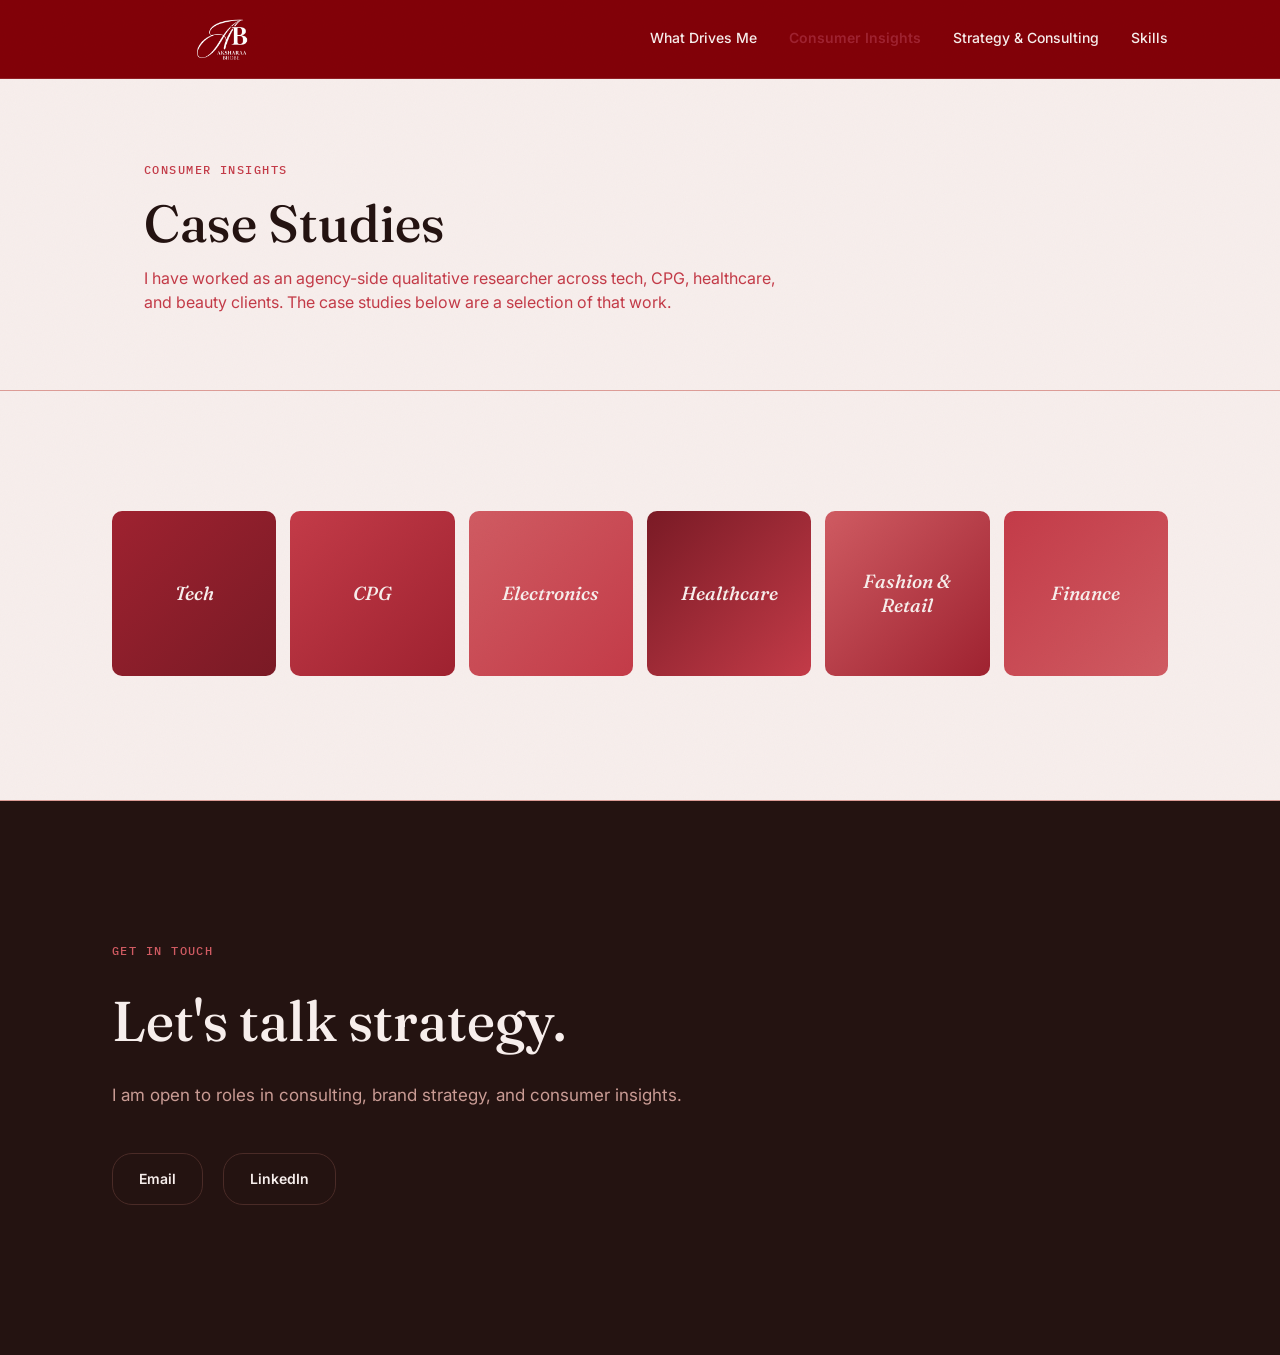
==== research.html @ 5ebc9664 "Update research.html" ====
<!DOCTYPE html>
<html lang="en">
<head>
<meta charset="UTF-8">
<meta name="viewport" content="width=device-width, initial-scale=1.0">
<title>Consumer Insights — Aksharaa Bhobe</title>
<link rel="preconnect" href="https://fonts.googleapis.com">
<link rel="preconnect" href="https://fonts.gstatic.com" crossorigin>
<link href="https://fonts.googleapis.com/css2?family=Fraunces:ital,opsz,wght@0,9..144,300;0,9..144,400;0,9..144,500;0,9..144,600;0,9..144,700;1,9..144,400;1,9..144,500&family=Inter:wght@400;500;600;700&family=IBM+Plex+Mono:wght@400;500&display=swap" rel="stylesheet">
<link rel="stylesheet" href="styles.css">
</head>
<body>

<div class="grain"></div>

<nav class="nav" id="nav">
  <div class="nav-inner">
    <a href="index.html" class="nav-mark"><img src="assets/logo.png" alt="Aksharaa Bhobe" class="nav-logo"></a>
    <div class="nav-links">
      <a href="index.html#about">What Drives Me</a>
      <a href="research.html" class="active">Consumer Insights</a>
      <a href="strategy.html">Strategy &amp; Consulting</a>
      <a href="skills.html">Skills</a>
    </div>
    <button class="nav-toggle" id="navToggle" aria-label="Toggle menu">
      <span></span><span></span><span></span>
    </button>
  </div>
</nav>

<header class="page-header">
  <div class="section-inner">
    <p class="mono eyebrow">CONSUMER INSIGHTS</p>
    <h1 class="page-title">Case Studies</h1>
    <p class="page-sub page-sub-blurb">I have worked as an agency-side qualitative researcher across tech, CPG, healthcare, and beauty clients. The case studies below are a selection of that work.</p>
  </div>
</header>

<section class="projects">
  <div class="section-inner">
    <div class="tile-grid" id="tileGrid"></div>
    <div class="tile-grid-spacer" id="tileGridSpacer"></div>
    <div class="tile-panel" id="tilePanel"><div class="tile-panel-inner" id="tilePanelInner"></div></div>
  </div>
</section>

<footer class="contact" id="contact">
  <div class="section-inner contact-inner">
    <p class="mono eyebrow">GET IN TOUCH</p>
    <h2 class="contact-title">Let's talk strategy.</h2>
    <p class="contact-sub">I am open to roles in consulting, brand strategy, and consumer insights.</p>
    <div class="contact-links">
      <a href="mailto:akshbhobe@gmail.com" class="contact-link">Email</a>
      <a href="https://www.linkedin.com/in/aksharaa-bhobe" class="contact-link" target="_blank" rel="noopener">LinkedIn</a>
    </div>
  </div>
</footer>

<script src="script.js"></script>
<script>
(function () {
  var categories = [
    {
      key: "tech", name: "Tech",
      gradient: "linear-gradient(135deg, var(--olive), var(--olive-deep))",
      cases: [
        {
          tag: "CLIENT — GLOBAL E-COMMERCE PLATFORM", title: "Does the Mascot Actually Earn Its Keep?", pills: ["Qual", "Quant"],
          problem: "The client needed to know whether its brand mascot was actually adding value — distinctive enough to register, memorable enough to drive recall, doing anything to move sales — or whether it was just decoration sitting on top of the brand rather than part of it.",
          solution: "Designed and structured a mixed-method evaluation comparing how the same ad performed with the mascot present versus absent, layering in AI-driven eye-tracking (via Lightbulb AI) on the ad stimuli to see where attention actually went, not just what respondents said they noticed.",
          impact: "Recall and attention data told a harder story than intended: spontaneous recall of the mascot was low and its visual impact limited, even where it tested fine on functional measures — a real gap between what the mascot was designed to do and what it was actually landing with audiences. The study also identified which other brand assets were doing more of the actual work of recognition, giving the client an evidence-based framework to decide whether the mascot should stay, evolve, or be retired, rather than deciding on instinct.",
          contribution: "I designed and structured the full evaluation framework, worked directly with the team on the eye-tracking analysis to identify what caught attention in the ad stimuli, and built and presented the final strategic deck."
        },
        {
          tag: "CLIENT — GLOBAL TECH PLATFORM", title: "Why Small Businesses Choose Social Over Search", pills: ["Qual"],
          problem: "The platform needed to understand why small business owners were choosing rival social and marketplace tools over its own search-based ad products for reaching customers and driving sales.",
          solution: "Ran immersions with SMB owners across mobile business management habits, WhatsApp's role as both a customer channel and a business tool, and platform choice — probing beyond surface answers like \"unfamiliarity\" to the real reasoning: ease of use, perceived ROI, and where their actual customers were discovering and buying.",
          impact: "Findings shaped the platform's global market strategy for understanding India specifically, informed how the company approached SMB onboarding, and fed directly into product development decisions.",
          contribution: "Facilitated SMB recruitment for the study, personally ran backchecks to ensure respondent quality, co-moderated the immersions, and managed the client relationship to ensure a seamless experience end-to-end — a high-stakes, client-facing engagement where I held ownership over every stage of the process."
        },
        {
          tag: "CLIENT — GLOBAL VIDEO PLATFORM", title: "Reading Platform Identity Through Creator Behavior", pills: ["Quant"],
          problem: "The client needed to understand how content differed between its own short-form and long-form video products and a competing platform's short-form and video feed — not to benchmark features, but to shape creator strategy and build stronger creator partnerships.",
          solution: "Mapped content across 10+ categories — food, entertainment, dance, beauty, and others — tracking three to five of each category's top-performing creators in the country, to see how the same creators used each platform differently.",
          impact: "Creators were making deliberate, format-specific choices: on the competitor's short-form feed, content was often built to redirect viewers into the client's long-form videos that creators then monetized there, while the client's own short-form product drove noticeably less click-through into its own long-form content — exposing a weaker-than-assumed internal hand-off from short to long form. That gap reframed the problem as a product and creator-incentive issue, not just a content one, and brought over specific mechanics from how the competitor handled that hand-off to inform how the client could differentiate its short-form product and give creators stronger reasons to build natively on the platform.",
          contribution: "I owned the study end to end: designed and ran the cross-platform content mapping across 10+ categories and their top creators, identified the differing creator content signals by format, and surfaced the cross-sell finding that shaped the platform strategy recommendation."
        },
        {
          tag: "CLIENT — LEADING E-COMMERCE MARKETPLACE", title: "Decoding Trust — Building the \"Truth Deck\"", pills: ["Qual"],
          problem: "The client needed to understand what \"trust\" means to Indian consumers today — not as an abstract brand value, but as something they could build real communication around, in a climate saturated with misinformation, deepfakes, and scam fatigue.",
          solution: "Combined secondary research — synthesizing existing internal work and external reporting into thematized \"trust breaker\" insights — with a discussion-guide-led study reacting to real ads across categories (banking, travel, online delivery, fashion, FMCG) to decode which specific devices actually built or broke trust: celebrity endorsement, functional claims, transparency mechanics, personalization, and authority figures used as trust proxies.",
          impact: "Distilled into four trust pillars nuanced by category — Trust Through Understanding, Transparency, Proof, and Support — plus three creative strategic territories translating the research into ownable brand language: \"Backed by Millions\" (community-powered trust), \"See Your Order's Journey\" (transparency through visible logistics), and \"We've Got You Covered\" (proactive reassurance) — giving the client a foundation for a company-wide trust narrative rather than a one-off campaign fix.",
          contribution: "I owned the \"Truth Deck\" — led the secondary research synthesis into thematized trust-breaker insights, and built and ran the discussion guide decoding consumer reactions to real ads across categories to identify the specific visual and verbal devices audiences actually read as trustworthy."
        },
        {
          tag: "CLIENT — GLOBAL TECH PLATFORM", title: "How Gen Z Actually Engages With AI", pills: ["Qual"],
          problem: "The platform needed to understand Gen Z's content consumption habits and the cultural nuances shaping how this generation was adopting AI tools, to inform product development.",
          solution: "Ran multi-generational consumer immersions mapping content behavior and cultural attitudes toward AI adoption specifically among Gen Z respondents.",
          impact: "Shaped the platform's overall strategic understanding of Gen Z behaviors and attitudes toward AI adoption and use cases — including cultural understanding of their media repertoire and how the company's product suite integrates into their daily lives.",
          contribution: "I facilitated the project end-to-end, running quality control on moderation across 10 group immersions run simultaneously for global stakeholders."
        },
        {
          tag: "CLIENT — GLOBAL TECH PLATFORM", title: "Mapping AI at the Moment of Its Birth", pills: ["Qual"],
          problem: "A global tech platform needed to understand how Indian consumers were experiencing AI the moment chatbots entered public consciousness.",
          solution: "Ran a longitudinal digital diary study, capturing real-time interactions and building on recall to understand current use cases and map out need states for AI usage — directly informing positioning and advertising strategy.",
          impact: "An early, ground-level read on AI adoption in one of the platform's largest markets, before the company had its own internal framework for it.",
          contribution: "I co-moderated the digital diary activities and helped synthesize daily entries into adoption patterns and trust barriers."
        }
      ]
    },
    {
      key: "cpg", name: "CPG",
      gradient: "linear-gradient(135deg, var(--blue), var(--olive))",
      cases: [
        {
          tag: "CLIENT — LEGACY CONFECTIONERY BRAND", title: "Why Modern Couples Fear the Grand Gesture", pills: ["Qual"],
          problem: "A legacy confectionery brand wanted its biggest gifting occasion to reflect what love feels like today.",
          solution: "Ran 9 extended mini-groups and 6 couple depth interviews across 5 relationship-stage cohorts, using a projective technique to surface anxieties a standard focus group wouldn't reach.",
          impact: "Uncovered \"transmedia anxiety\" as a defining feature of modern intimacy — directly shifting the Valentine's strategy from grand gestures to small, relatable moments.",
          contribution: "I designed the recruitment questionnaire and screening criteria per cohort, ran backchecks on high-stakes units, and proposed the projective exercise that became the study's key unlock. Analyzed the resulting data to map how anxiety showed up differently for men and women across each relationship stage, turning those patterns into stage-specific roadmaps that fed directly into positioning strategy."
        },
        {
          tag: "CLIENT — GLOBAL CONFECTIONERY MAJOR", title: "Mapping the Indian Chocolate Palate", pills: ["Qual"],
          problem: "A global confectionery major needed to define its innovation roadmap by mapping how Indian consumers experience chocolate, a category with no unified sensory language.",
          solution: "Ran extended product-testing groups across 5 eat-states, benchmarking imported chocolates against existing variants and applying a Kano model to rank preferences.",
          impact: "Findings became a full NPD brief — pip size, roast quality, melt harmony — translating raw consumer vocabulary into product specification.",
          contribution: "I created the visual need-state mood boards used in sessions and helped build the data collation structure across this large multi-city study. I built decks for senior leadership explaining how 2 of the 5 eat-states were delineated and participated in brainstorm sessions on how the palate's perception of new confectionery formats could shape the brand's innovation direction."
        },
        {
          tag: "CLIENT — LEGACY CONFECTIONERY BRAND", title: "Designing Research for Two Audiences at Once", pills: ["Qual"],
          problem: "A legacy confectionery brand needed to concept- and product-test two different new launches, evaluated across two very different stakeholders at once — the kids who'd eat the product, and the moms who'd buy it.",
          solution: "Designed and ran a dual-audience study: pre-focus-group surveys with kids walked through product testing and completed via unbiased questionnaires, paired with facilitated, probing sessions with moms to surface purchase-side concerns — run side by side rather than as two disconnected studies.",
          impact: "Reconciled what excited kids with what reassured mothers into a single family-appeal strategy for both launches, rather than optimizing for one audience at the expense of the other.",
          contribution: "I facilitated and probed directly with the kid respondents — administering the pre-group surveys and product walkthroughs in an unbiased way — while adapting moderation style across two very different stakeholder groups in the same study, drawing on empathy and sensitivity to each audience's needs."
        }
      ]
    },
    {
      key: "electronics", name: "Electronics",
      gradient: "linear-gradient(135deg, var(--amber), var(--blue))",
      cases: [
        {
          tag: "CLIENT — GLOBAL SMARTPHONE BRAND", title: "Rebuilding a Wearables Strategy After a Pricing Misstep", pills: ["Qual"],
          problem: "A global smartphone brand re-entering wearables needed a ground-up read on smartwatch, TWS, and tablet buyers after a prior pricing misjudgment.",
          solution: "Ran 49 individual immersions and 10 extended groups across 8 cities, building personas mapped to psychographics, purchase journeys, and feature hierarchies by price segment.",
          impact: "Personas and journey maps directly informed the brand's category entry sequencing, pricing, and positioning within its IoT roadmap.",
          contribution: "I managed end-to-end recruitment for the full study, attended immersions across all three categories, and led post-fieldwork persona synthesis for smartwatches specifically."
        }
      ]
    },
    {
      key: "healthcare", name: "Healthcare",
      gradient: "linear-gradient(135deg, var(--olive-deep), var(--blue))",
      cases: [
        {
          tag: "CLIENT — LEGACY WELLNESS BRAND", title: "The Autonomy / Wellness Paradox", pills: ["Qual"],
          problem: "A legacy wellness brand wanted to understand the modern Indian woman's autonomy and health needs across generations and test a new brand concept built on that tension.",
          solution: "Ran qualitative depths and concept testing across multiple Indian markets to surface unmet needs and understand the tensions and pain points shaping women's attitudes toward sexual health, wellness, and autonomy today. Concept- and name-tested the new brand for fit and resonance across those markets, surfacing a central paradox along the way: as women gained autonomy, their reproductive health quietly declined.",
          impact: "One tested name (\"i choose\") was rejected by the target segment as arrogant rather than confident — flagged before further investment, reshaping the brand territory to autonomy and wellness.",
          contribution: "I designed the discussion guide for the focus groups, ran quality checks on moderation, and analyzed focus group data across markets to help shape brand strategy. I flagged the naming risk directly from the data and helped reframe the positioning recommendation that followed."
        }
      ]
    },
    {
      key: "fashion", name: "Fashion &amp; Retail",
      gradient: "linear-gradient(135deg, var(--amber), var(--olive))",
      cases: [
        {
          tag: "CLIENT — LEGACY INDIAN FASHION RETAILER", title: "Decoding Fashion Confidence — Attitude-Based Segmentation", pills: ["Qual", "Quant"],
          problem: "A legacy Indian fashion retailer needed to understand fashion attitudes and behaviors across a genuinely diverse Indian audience — specifically, how confidence and interest in fashion intersect and diverge, and how that shapes real retail choice, across both strong and weaker-performing markets.",
          solution: "Ran immersions and shop-along studies across multiple Indian cities, from heritage-driven markets like Lucknow to more fashion-forward urban centers, building nuanced consumer personas (e.g., \"Aspirants\" vs. \"Fashion-Forward Aspirants\") grounded in local cultural context. Mapped the shopper journey through store layout market by market, comparing how in-depth interview narratives and real shop-along behavior aligned or diverged — and how that relationship itself shifted between strong and weak markets. Paired the qualitative work with quantitative analysis of a fashion-attitude battery to build a statistically grounded attitude-based segmentation model.",
          impact: "Segmentation, market-level nuance, and journey mapping directly shaped retail recommendations, including assortment gaps, display and ambience improvements, and where the brand was losing share to competitors on trend relevance and variety, with clarity on which fixes mattered most in which type of market.",
          contribution: "I ran recruitment and backchecks for the groups, and oversaw the shop-along component, tracking strong points and pain points in the real shopper journey and comparing how those journeys differed across markets and against what respondents said in their interviews. I also built and ran a multi-day digital diary panel — a \"fashion journal\" tracking personal style, wardrobe, and shopping behavior over a week — then synthesized that diary data together with the interview findings into visual, market-specific decks for the client."
        }
      ]
    },
    {
      key: "finance", name: "Finance",
      gradient: "linear-gradient(135deg, var(--blue), var(--amber))",
      cases: [
        {
          tag: "CLIENT — LEGACY FINANCIAL SERVICES BRAND", title: "How Indians Actually Choose Who Manages Their Money", pills: ["Qual"],
          problem: "A legacy financial services brand needed to understand how consumers select a wealth management partner and how it was being perceived as a wealth management entity itself, in markets where trust in formal financial institutions runs shallow.",
          solution: "Facilitated depth interviews mapping the real decision journey — what triggers someone to start looking, which factors they weigh, what they expect once they've signed on — layered against cultural attitudes toward money and trust across stronger and weaker markets, since the two groups weren't deciding the same way.",
          impact: "Gave the client a market-by-market read on where they were trusted as a financial partner outright and where a credibility gap still needed closing — finding that shaped positioning wasn't the same everywhere.",
          contribution: "I designed and facilitated the depth interviews mapping decision triggers and expectations, then translated cultural attitudes toward money and trust into the market-by-market read the client acted on. Finance is deeply emotional terrain — people's relationship with money is bound up with identity, community, and aspiration — and I found that treating it that way in the interviews, rather than as a purely rational purchase decision, is what surfaced the trust gaps in the first place."
        }
      ]
    }
  ];

  var tileGrid = document.getElementById('tileGrid');
  var panel = document.getElementById('tilePanel');
  var panelInner = document.getElementById('tilePanelInner');
  if (!tileGrid || !panel) return;

  var activeKey = null;
  var currentIndex = 0;

  function renderCase(cat) {
    var c = cat.cases[currentIndex];
    var pillsHtml = c.pills.map(function (p) { return '<span class="tag-pill">' + p + '</span>'; }).join('');
    var navHtml = '';
    if (cat.cases.length > 1) {
      navHtml =
        '<div class="acc-nav">' +
          '<button type="button" class="acc-nav-btn acc-prev" ' + (currentIndex === 0 ? 'disabled' : '') + ' aria-label="Previous case">←</button>' +
          '<span class="acc-index mono">' + (currentIndex + 1) + ' / ' + cat.cases.length + '</span>' +
          '<button type="button" class="acc-nav-btn acc-next" ' + (currentIndex === cat.cases.length - 1 ? 'disabled' : '') + ' aria-label="Next case">→</button>' +
        '</div>';
    }
    panelInner.innerHTML =
      '<div class="acc-case">' +
        '<p class="case-tag mono">' + c.tag + '</p>' +
        '<h3>' + c.title + '</h3>' +
        '<div class="pill-row">' + pillsHtml + '</div>' +
        '<div class="case-body">' +
          '<p><strong>The problem —</strong> ' + c.problem + '</p>' +
          '<p><strong>The solution —</strong> ' + c.solution + '</p>' +
          '<p><strong>The impact —</strong> ' + c.impact + '</p>' +
          '<p class="contribution"><strong>My contribution —</strong> ' + c.contribution + '</p>' +
        '</div>' +
        navHtml +
      '</div>';

    if (cat.cases.length > 1) {
      panelInner.querySelector('.acc-prev').addEventListener('click', function () {
        if (currentIndex > 0) { currentIndex--; renderCase(cat); syncHeight(); }
      });
      panelInner.querySelector('.acc-next').addEventListener('click', function () {
        if (currentIndex < cat.cases.length - 1) { currentIndex++; renderCase(cat); syncHeight(); }
      });
    }
  }

  function syncHeight() {
    panel.style.maxHeight = panelInner.scrollHeight + 'px';
  }

  categories.forEach(function (cat) {
    var tile = document.createElement('button');
    tile.type = 'button';
    tile.className = 'tile';
    tile.style.background = cat.gradient;
    tile.dataset.key = cat.key;
    tile.innerHTML = '<span class="tile-name">' + cat.name + '</span>';
    tileGrid.appendChild(tile);

    tile.addEventListener('click', function () {
      var tiles = tileGrid.querySelectorAll('.tile');

      if (activeKey === cat.key) {
        // clicking the active tile again closes it
        activeKey = null;
        tiles.forEach(function (t) { t.classList.remove('active'); });
        panel.classList.remove('visible');
        panel.style.maxHeight = '0px';
        return;
      }

      activeKey = cat.key;
      currentIndex = 0;
      tiles.forEach(function (t) { t.classList.toggle('active', t.dataset.key === cat.key); });
      renderCase(cat);
      panel.classList.add('visible');
      syncHeight();
      panel.scrollIntoView({ behavior: 'smooth', block: 'nearest' });
    });
  });

  // ---- Scroll-morph: tile grid docks into a sticky pill bar once scrolled past ----
  var spacer = document.getElementById('tileGridSpacer');
  if (spacer) {
    var gridNaturalHeight = tileGrid.offsetHeight;
    var gridInitialTop = tileGrid.getBoundingClientRect().top + (window.scrollY || window.pageYOffset);
    var isDocked = false;

    function updateDockState() {
      var scrollY = window.scrollY || window.pageYOffset;
      var shouldDock = scrollY > gridInitialTop - 78;
      if (shouldDock && !isDocked) {
        isDocked = true;
        tileGrid.classList.add('docked');
        spacer.style.height = gridNaturalHeight + 'px';
      } else if (!shouldDock && isDocked) {
        isDocked = false;
        tileGrid.classList.remove('docked');
        spacer.style.height = '0px';
      }
    }

    window.addEventListener('scroll', function () { requestAnimationFrame(updateDockState); }, { passive: true });
    updateDockState();
  }

  window.addEventListener('resize', function () { if (activeKey) syncHeight(); });
})();
</script>
</body>
</html>
---- styles.css ----
/* ============================================
   TOKENS
   ============================================ */
:root {
  --ink: #241311;
  --ink-soft: #612019;
  --olive: #9F2230;
  --olive-deep: #7A1A25;
  --paper: #F7EEEC;
  --paper-raised: #ECCFCB;
  --line: #DD9D97;
  --amber: #D05B62;
  --amber-soft: rgba(208, 91, 98, 0.30);
  --blue: #C43B48;
  --blue-soft: #B23440;
  --red: #9F2230;
  --highlight: #ECCFCB;

  --font-display: 'Fraunces', serif;
  --font-body: 'Inter', -apple-system, BlinkMacSystemFont, sans-serif;
  --font-mono: 'IBM Plex Mono', monospace;

  --max-width: 1120px;
  --radius: 20px;
  --radius-sm: 10px;
}

* { box-sizing: border-box; margin: 0; padding: 0; }

html { scroll-behavior: smooth; }

body {
  background: var(--paper);
  color: var(--ink);
  font-family: var(--font-body);
  font-size: 16px;
  line-height: 1.6;
  -webkit-font-smoothing: antialiased;
  overflow-x: hidden;
}

@media (prefers-reduced-motion: reduce) {
  html { scroll-behavior: auto; }
  * { animation-duration: 0.01ms !important; transition-duration: 0.01ms !important; }
}

a { color: inherit; text-decoration: none; }
ul { list-style: none; }

.mono { font-family: var(--font-mono); letter-spacing: 0.02em; }

.eyebrow {
  font-size: 12px;
  text-transform: uppercase;
  letter-spacing: 0.12em;
  color: var(--blue);
  font-weight: 500;
  margin-bottom: 16px;
}

.section-inner {
  max-width: var(--max-width);
  margin: 0 auto;
  padding: 0 32px;
}

/* subtle paper grain overlay */
.grain {
  position: fixed;
  inset: 0;
  pointer-events: none;
  z-index: 999;
  opacity: 0.035;
  background-image: url("data:image/svg+xml,%3Csvg xmlns='http://www.w3.org/2000/svg' width='200' height='200'%3E%3Cfilter id='n'%3E%3CfeTurbulence type='fractalNoise' baseFrequency='0.9' numOctaves='2' stitchTiles='stitch'/%3E%3C/filter%3E%3Crect width='100%25' height='100%25' filter='url(%23n)'/%3E%3C/svg%3E");
  mix-blend-mode: multiply;
}

/* ============================================
   NAV
   ============================================ */
.nav {
  position: fixed;
  top: 0;
  left: 0;
  right: 0;
  z-index: 100;
  background: #820108;
  border-bottom: 1px solid rgba(255, 255, 255, 0.12);
}

.nav-inner {
  max-width: var(--max-width);
  margin: 0 auto;
  padding: 10px 32px;
  display: flex;
  align-items: center;
  justify-content: space-between;
}

.nav-mark {
  display: flex;
  align-items: center;
}

.nav-logo {
  height: 58px;
  width: auto;
  display: block;
}

.nav-links { display: flex; gap: 32px; }
.nav-links a {
  font-size: 14px;
  font-weight: 500;
  color: var(--paper);
  position: relative;
  padding-bottom: 2px;
}
.nav-links a:hover { color: var(--amber); }
.nav-links a::after {
  content: '';
  position: absolute;
  bottom: -2px;
  left: 0;
  width: 0;
  height: 1px;
  background: var(--amber);
  transition: width 0.25s ease;
}
.nav-links a:hover::after { width: 100%; }

/* ---- nav dropdown ---- */
.nav-item-dropdown { position: relative; }
.nav-dropdown-trigger {
  display: flex;
  align-items: center;
  gap: 5px;
  font-size: 14px;
  font-weight: 500;
  color: var(--ink-soft);
  background: none;
  border: none;
  cursor: pointer;
  font-family: var(--font-body);
  padding: 0;
}
.nav-dropdown-trigger:hover { color: var(--ink); }
.nav-dropdown-trigger svg { transition: transform 0.2s ease; }
.nav-item-dropdown.open .nav-dropdown-trigger svg { transform: rotate(180deg); }

.nav-dropdown-menu {
  position: absolute;
  top: calc(100% + 14px);
  left: 50%;
  transform: translateX(-50%);
  background: var(--paper-raised);
  border: 1px solid var(--line);
  border-radius: var(--radius-sm);
  min-width: 240px;
  padding: 8px;
  box-shadow: 0 12px 32px rgba(36, 19, 17, 0.14);
  opacity: 0;
  visibility: hidden;
  transform: translateX(-50%) translateY(-6px);
  transition: opacity 0.2s ease, transform 0.2s ease, visibility 0.2s ease;
  z-index: 50;
}
.nav-item-dropdown.open .nav-dropdown-menu {
  opacity: 1;
  visibility: visible;
  transform: translateX(-50%) translateY(0);
}
.nav-dropdown-menu a {
  display: block;
  padding: 10px 14px;
  border-radius: var(--radius-sm);
  font-size: 14px;
  font-weight: 500;
  color: var(--ink);
}
.nav-dropdown-menu a:hover { background: var(--paper); color: var(--olive); }
.nav-dropdown-menu a::after { display: none; }

/* ---- filter chips ---- */
.filter-bar {
  display: flex;
  align-items: center;
  gap: 10px;
  flex-wrap: wrap;
  margin-bottom: 48px;
  padding-bottom: 32px;
  border-bottom: 1px solid var(--line);
}
.filter-label {
  font-size: 12px;
  color: var(--ink-soft);
  margin-right: 4px;
}
.filter-chip {
  font-family: var(--font-mono);
  font-size: 12px;
  padding: 8px 16px;
  border: 1px solid var(--line);
  border-radius: 999px;
  background: transparent;
  color: var(--ink-soft);
  cursor: pointer;
  transition: all 0.2s ease;
}
.filter-chip:hover { border-color: var(--olive); color: var(--olive); }
.filter-chip.active {
  background: var(--olive);
  border-color: var(--olive);
  color: var(--paper);
}

.case-tags {
  display: flex;
  gap: 8px;
  margin-top: 14px;
  flex-wrap: wrap;
}
.case-pill {
  font-family: var(--font-mono);
  font-size: 10.5px;
  padding: 4px 11px;
  border-radius: 999px;
  background: var(--paper-raised);
  border: 1px solid var(--line);
  color: var(--ink-soft);
  letter-spacing: 0.02em;
}

.case.filtered-out { display: none; }

/* ---- page hero (non-home pages) ---- */
.page-hero {
  padding: 160px 32px 60px;
  max-width: var(--max-width);
  margin: 0 auto;
}
.page-hero h1 {
  font-family: var(--font-display);
  font-weight: 500;
  font-size: clamp(36px, 5vw, 54px);
  line-height: 1.1;
  margin-bottom: 14px;
  max-width: 720px;
}
.page-hero p {
  font-size: 17px;
  color: var(--ink-soft);
  max-width: 600px;
}

/* ---- clients / partners ---- */
.clients {
  padding: 90px 0;
  border-top: 1px solid var(--line);
}
.clients-grid {
  display: grid;
  grid-template-columns: repeat(4, 1fr);
  gap: 1px;
  background: var(--line);
  border: 1px solid var(--line);
  margin-top: 40px;
  border-radius: var(--radius-sm);
  overflow: hidden;
}
.client-cell {
  background: var(--paper);
  padding: 32px 20px;
  text-align: center;
}
.client-cell .mono {
  font-size: 11px;
  color: var(--blue);
  display: block;
  margin-bottom: 6px;
}
.client-cell p:last-child {
  font-family: var(--font-display);
  font-size: 17px;
  color: var(--ink);
}

.nav-toggle {
  display: none;
  flex-direction: column;
  gap: 5px;
  background: none;
  border: none;
  cursor: pointer;
  padding: 8px;
}
.nav-toggle span {
  width: 22px;
  height: 1.5px;
  background: var(--paper);
  transition: transform 0.25s ease, opacity 0.25s ease;
}
.nav-toggle.open span:nth-child(1) { transform: translateY(6.5px) rotate(45deg); }
.nav-toggle.open span:nth-child(2) { opacity: 0; }
.nav-toggle.open span:nth-child(3) { transform: translateY(-6.5px) rotate(-45deg); }

/* ============================================
   HERO
   ============================================ */
.hero {
  padding: 170px 32px 100px;
  max-width: var(--max-width);
  margin: 0 auto;
  position: relative;
}

.hero::before {
  content: '';
  position: absolute;
  top: -80px;
  right: -10%;
  width: 640px;
  height: 640px;
  background: radial-gradient(circle, rgba(208,91,98,0.22), rgba(221,157,151,0.12) 45%, transparent 70%);
  border-radius: 50%;
  z-index: -1;
  animation: driftGlow 26s ease-in-out infinite;
}

@keyframes driftGlow {
  0%, 100% { transform: translate(0, 0) scale(1); }
  50% { transform: translate(-30px, 24px) scale(1.06); }
}

@media (prefers-reduced-motion: reduce) {
  .hero::before { animation: none; }
}

.hero-inner { max-width: 620px; }

.hero-flex {
  display: flex;
  align-items: center;
  justify-content: space-between;
  gap: 48px;
}

.hero-photo {
  flex-shrink: 0;
  width: 260px;
}
.hero-photo img {
  width: 100%;
  aspect-ratio: 514 / 564;
  object-fit: cover;
  border-radius: var(--radius);
  border: 1px solid var(--line);
  display: block;
}

@media (max-width: 860px) {
  .hero-flex { flex-direction: column-reverse; gap: 32px; }
  .hero-photo { width: 200px; }
}

.eyebrow.mono { font-size: 12px; }

.hero-title {
  font-family: var(--font-display);
  font-weight: 500;
  font-size: clamp(48px, 8vw, 84px);
  line-height: 1.02;
  letter-spacing: -0.01em;
  margin-bottom: 8px;
  opacity: 0;
  animation: riseIn 0.8s ease 0.1s forwards;
}

.hero-sub {
  font-family: var(--font-display);
  font-style: italic;
  font-weight: 400;
  font-size: clamp(20px, 3vw, 28px);
  color: var(--blue);
  margin-bottom: 28px;
  opacity: 0;
  animation: riseIn 0.8s ease 0.25s forwards;
}

.hero-lede {
  font-size: clamp(17px, 2vw, 20px);
  line-height: 1.55;
  color: var(--ink-soft);
  max-width: 620px;
  margin-bottom: 40px;
  opacity: 0;
  animation: riseIn 0.8s ease 0.4s forwards;
}

@keyframes riseIn {
  from { opacity: 0; transform: translateY(14px); }
  to { opacity: 1; transform: translateY(0); }
}

.hero-cta {
  display: flex;
  gap: 16px;
  opacity: 0;
  animation: riseIn 0.8s ease 0.55s forwards;
}

.btn {
  font-family: var(--font-body);
  font-weight: 600;
  font-size: 14px;
  padding: 14px 26px;
  border-radius: var(--radius);
  display: inline-block;
  transition: transform 0.25s ease, background 0.25s ease, color 0.25s ease, box-shadow 0.25s ease;
}
.btn-primary {
  background: var(--olive);
  color: var(--paper);
}
.btn-primary:hover {
  background: var(--olive-deep);
  transform: scale(1.03);
  box-shadow: 0 8px 24px rgba(159, 34, 48, 0.25);
}
.btn-ghost {
  border: 1px solid var(--olive);
  color: var(--olive);
}
.btn-ghost:hover { background: var(--olive); color: var(--paper); transform: scale(1.03); }

/* ---- signature transcript element ---- */
.transcript-block {
  max-width: var(--max-width);
  margin: 90px auto 0;
  display: grid;
  grid-template-columns: 1fr 60px 1fr;
  align-items: center;
  gap: 12px;
  opacity: 0;
  animation: riseIn 1s ease 0.75s forwards;
}

.transcript-card {
  background: var(--paper-raised);
  border: 1px solid var(--line);
  border-radius: var(--radius);
  padding: 28px 30px;
  position: relative;
}

.transcript-label {
  font-size: 11px;
  color: var(--ink-soft);
  margin-bottom: 14px;
  text-transform: uppercase;
  letter-spacing: 0.06em;
}

.transcript-line {
  font-family: var(--font-display);
  font-size: 19px;
  line-height: 1.5;
  color: var(--ink);
}

.hl {
  background: var(--amber-soft);
  padding: 0 3px;
  border-radius: 2px;
  box-decoration-break: clone;
  -webkit-box-decoration-break: clone;
}
.hl-2 { background: rgba(181, 69, 61, 0.18); }

.margin-note {
  margin-top: 16px;
  font-size: 12px;
  color: var(--red);
  font-style: normal;
}

.resolve-arrow {
  display: flex;
  align-items: center;
  justify-content: center;
  color: var(--blue);
}

.strategy-card {
  background: var(--olive);
  color: var(--paper);
  border-radius: var(--radius);
  padding: 28px 30px;
}
.strategy-label {
  font-size: 11px;
  color: var(--highlight);
  margin-bottom: 14px;
  letter-spacing: 0.08em;
}
.strategy-line {
  font-family: var(--font-display);
  font-size: 19px;
  line-height: 1.5;
}

/* ============================================
   ABOUT
   ============================================ */
.about {
  padding: 120px 0;
  border-top: 1px solid var(--line);
}

.about-grid {
  display: grid;
  grid-template-columns: 200px 1fr;
  gap: 60px;
}

.about-grid-photo {
  grid-template-columns: 200px 200px 1fr;
}

.about-photo img {
  width: 100%;
  aspect-ratio: 514 / 564;
  object-fit: cover;
  border-radius: var(--radius-sm);
  border: 1px solid var(--line);
  display: block;
}

.about-lead {
  font-family: var(--font-display);
  font-size: clamp(22px, 2.6vw, 28px);
  line-height: 1.45;
  margin-bottom: 28px;
  color: var(--ink);
}

.about-content p:not(.about-lead) {
  font-size: 17px;
  color: var(--ink-soft);
  margin-bottom: 20px;
  max-width: 640px;
}

.about-facts {
  display: grid;
  grid-template-columns: repeat(3, 1fr);
  gap: 32px;
  margin-top: 48px;
  padding-top: 40px;
  border-top: 1px solid var(--line);
  max-width: 640px;
}

.fact-num {
  font-size: 32px;
  color: var(--blue);
  margin-bottom: 6px;
}

.fact-label {
  font-size: 13px;
  color: var(--ink-soft);
  line-height: 1.4;
}

/* ============================================
   PROJECTS
   ============================================ */
.projects {
  padding: 120px 0;
  border-top: 1px solid var(--line);
}

.projects-alt {
  background: var(--paper-raised);
}

.section-title {
  font-family: var(--font-display);
  font-weight: 500;
  font-size: clamp(30px, 4vw, 44px);
  line-height: 1.1;
  margin-bottom: 12px;
  max-width: 700px;
}

.section-sub {
  font-size: 15px;
  color: var(--blue);
  margin-bottom: 60px;
  font-weight: 500;
}

.case-list {
  display: flex;
  flex-direction: column;
  gap: 0;
}

.case {
  padding: 44px 0;
  border-top: 1px solid var(--line);
  display: grid;
  grid-template-columns: 320px 1fr;
  gap: 48px;
}
.case:last-child { border-bottom: 1px solid var(--line); }

.case-tag {
  font-size: 11px;
  color: var(--blue);
  letter-spacing: 0.04em;
  margin-bottom: 10px;
  display: block;
}

.case-head h3 {
  font-family: var(--font-display);
  font-weight: 500;
  font-size: 24px;
  line-height: 1.25;
  margin-bottom: 10px;
}

.case-status {
  font-size: 11px;
  color: var(--amber);
  background: rgba(227, 169, 58, 0.14);
  display: inline-block;
  padding: 4px 10px;
  border-radius: 20px;
  margin-top: 4px;
}

.case-body p {
  font-size: 15.5px;
  color: var(--ink-soft);
  line-height: 1.65;
  margin-bottom: 16px;
}
.case-body p:last-child { margin-bottom: 0; }
.case-body strong { color: var(--ink); font-weight: 600; }

.contribution {
  background: rgba(196, 59, 72, 0.07);
  border-left: 2px solid var(--blue);
  padding: 14px 18px;
  border-radius: 0 var(--radius-sm) var(--radius-sm) 0;
}

/* ============================================
   SKILLS
   ============================================ */
.skills {
  padding: 120px 0;
  border-top: 1px solid var(--line);
}

.skills-grid {
  display: grid;
  grid-template-columns: repeat(auto-fit, minmax(200px, 1fr));
  gap: 48px;
  margin-top: 48px;
}

.skill-ai-trigger {
  background: none;
  border: none;
  padding: 0;
  font-family: var(--font-body);
  font-size: 15.5px;
  color: var(--blue);
  font-weight: 600;
  cursor: pointer;
  text-align: left;
  transition: color 0.2s ease;
}
.skill-ai-trigger:hover { color: var(--olive); }

.skill-col h4 {
  font-size: 12px;
  color: var(--blue);
  letter-spacing: 0.08em;
  margin-bottom: 20px;
  padding-bottom: 14px;
  border-bottom: 1px solid var(--line);
}

.skill-col li {
  font-size: 15.5px;
  color: var(--ink-soft);
  padding: 9px 0;
  border-bottom: 1px dashed var(--line);
}
.skill-col li:last-child { border-bottom: none; }

/* ============================================
   CONTACT / FOOTER
   ============================================ */
.contact {
  padding: 140px 0 60px;
  border-top: 1px solid var(--line);
  background: var(--ink);
  color: var(--paper);
}

.contact .eyebrow { color: var(--amber); }

.contact-title {
  font-family: var(--font-display);
  font-weight: 500;
  font-size: clamp(36px, 6vw, 56px);
  margin-bottom: 16px;
}

.contact-sub {
  font-size: 17px;
  color: #B8B5AC;
  margin-bottom: 44px;
}

.contact-links {
  display: flex;
  gap: 20px;
  margin-bottom: 90px;
  flex-wrap: wrap;
}

.contact-link {
  border: 1px solid #4A2B27;
  padding: 14px 26px;
  border-radius: var(--radius);
  font-size: 14px;
  font-weight: 600;
  transition: background 0.2s ease, border-color 0.2s ease, transform 0.2s ease;
}
.contact-link:hover {
  background: var(--amber);
  border-color: var(--amber);
  color: var(--paper);
  transform: scale(1.04);
}

.footer-note {
  font-size: 12px;
  color: #8A5F58;
}

.contact-sub { color: #C99B94; }

/* ============================================
   RESPONSIVE
   ============================================ */
@media (max-width: 860px) {
  .about-grid { grid-template-columns: 1fr; gap: 20px; }
  .about-grid-photo { grid-template-columns: 1fr; }
  .about-photo { max-width: 220px; }
  .about-facts { grid-template-columns: 1fr; gap: 24px; }
  .case { grid-template-columns: 1fr; gap: 18px; }
  .skills-grid { grid-template-columns: 1fr; gap: 36px; }
  .transcript-block { grid-template-columns: 1fr; }
  .resolve-arrow { transform: rotate(90deg); margin: 4px auto; }
}

@media (max-width: 700px) {
  .nav-logo { height: 32px; }
  .nav-links {
    display: flex;
    position: absolute;
    top: 100%;
    left: 0;
    right: 0;
    background: #820108;
    flex-direction: column;
    padding: 20px 32px 28px;
    border-bottom: 1px solid rgba(255,255,255,0.12);
    gap: 18px;
    opacity: 0;
    visibility: hidden;
    transform: translateY(-8px);
    transition: opacity 0.25s ease, transform 0.25s ease, visibility 0.25s ease;
  }
  .nav-toggle { display: flex; }
  .nav-links.mobile-open {
    opacity: 1;
    visibility: visible;
    transform: translateY(0);
  }
  .nav-item-dropdown.open .nav-dropdown-menu {
    position: static;
    transform: none;
    box-shadow: none;
    margin-top: 10px;
    opacity: 1;
    visibility: visible;
  }
  .nav-dropdown-menu { min-width: 0; }
  .hero { padding: 130px 24px 70px; }
  .section-inner { padding: 0 24px; }
  .hero-cta { flex-direction: column; }
  .btn { text-align: center; }
  .page-hero { padding: 130px 24px 40px; }
  .clients-grid { grid-template-columns: repeat(2, 1fr); }
}

/* ============================================
   NAV DROPDOWN
   ============================================ */
.nav-dropdown { position: relative; }
.nav-dropdown-btn {
  background: none;
  border: none;
  font-family: var(--font-body);
  font-size: 14px;
  font-weight: 500;
  color: var(--paper);
  cursor: pointer;
  display: flex;
  align-items: center;
  gap: 4px;
  padding: 0;
}
.nav-dropdown-btn:hover { color: var(--amber); }
.caret { font-size: 10px; transition: transform 0.2s ease; }
.nav-dropdown:hover .caret { transform: rotate(180deg); }

.nav-dropdown-menu {
  position: absolute;
  top: 100%;
  left: 50%;
  transform: translateX(-50%) translateY(4px);
  background: var(--paper-raised);
  border: 1px solid var(--line);
  border-radius: var(--radius-sm);
  padding: 8px;
  min-width: 200px;
  opacity: 0;
  visibility: hidden;
  transition: opacity 0.2s ease, transform 0.2s ease, visibility 0.2s ease;
  box-shadow: 0 12px 28px rgba(36, 19, 17, 0.12);
}
.nav-dropdown:hover .nav-dropdown-menu,
.nav-dropdown:focus-within .nav-dropdown-menu {
  opacity: 1;
  visibility: visible;
  transform: translateX(-50%) translateY(0);
}
.nav-dropdown-menu a {
  display: block;
  padding: 10px 12px;
  font-size: 14px;
  border-radius: 6px;
  color: var(--ink-soft);
}
.nav-dropdown-menu a:hover { background: var(--paper); color: var(--ink); }
.nav-dropdown-menu a.active { color: var(--olive); font-weight: 600; }
.nav-links a.active { color: var(--olive); font-weight: 600; }

/* Mobile dropdown behaves as static block */
@media (max-width: 700px) {
  .nav-dropdown-menu {
    position: static;
    transform: none;
    opacity: 1;
    visibility: visible;
    display: none;
    background: transparent;
    border: none;
    box-shadow: none;
    padding: 0;
    margin-top: 10px;
    width: 100%;
  }
  .nav-dropdown-menu a {
    color: var(--paper);
    opacity: 0.85;
  }
  .nav-dropdown-menu a:hover { background: rgba(255,255,255,0.08); color: var(--paper); opacity: 1; }
  .nav-dropdown.mobile-open .nav-dropdown-menu { display: block; }
  .nav-dropdown-btn { width: 100%; justify-content: space-between; padding: 4px 0; }
}

/* ============================================
   PAGE HEADER (project/skills pages)
   ============================================ */
.page-header {
  padding: 160px 32px 40px;
  max-width: var(--max-width);
  margin: 0 auto;
}

.page-title {
  font-family: var(--font-display);
  font-weight: 500;
  font-size: clamp(32px, 5vw, 52px);
  line-height: 1.1;
  margin-bottom: 14px;
  max-width: 760px;
}

.page-sub {
  font-size: 16px;
  color: var(--blue);
  font-weight: 500;
  margin-bottom: 36px;
}

.page-sub-blurb {
  max-width: 640px;
  font-weight: 400;
  line-height: 1.5;
}

/* ============================================
   FILTER BAR
   ============================================ */
.filter-bar {
  display: flex;
  flex-wrap: wrap;
  gap: 10px;
  margin-top: 12px;
}

.filter-pill {
  font-family: var(--font-body);
  font-size: 13px;
  font-weight: 600;
  padding: 9px 18px;
  border-radius: 30px;
  border: 1px solid var(--line);
  background: transparent;
  color: var(--ink-soft);
  cursor: pointer;
  transition: background 0.2s ease, color 0.2s ease, border-color 0.2s ease;
}
.filter-pill:hover { border-color: var(--olive); color: var(--ink); }
.filter-pill.active {
  background: var(--olive);
  border-color: var(--olive);
  color: var(--paper);
}

/* ============================================
   TAG PILLS (on case cards)
   ============================================ */
.pill-row {
  display: flex;
  gap: 8px;
  margin-top: 12px;
  flex-wrap: wrap;
}

.tag-pill {
  font-family: var(--font-mono);
  font-size: 11px;
  padding: 4px 12px;
  border-radius: 20px;
  background: var(--amber-soft);
  color: var(--olive-deep);
  letter-spacing: 0.02em;
}

.case.hidden { display: none; }

/* ============================================
   CLIENTS & PARTNERS GRID
   ============================================ */
.clients-block {
  margin-top: 44px;
  padding-top: 36px;
  border-top: 1px solid var(--line);
  max-width: 640px;
}

.clients-block.clients-first {
  margin-top: 0;
  padding-top: 0;
  border-top: none;
  margin-bottom: 40px;
}

.clients-grid {
  display: grid;
  grid-template-columns: repeat(3, 1fr);
  gap: 16px 20px;
}

.clients-grid span {
  font-family: var(--font-display);
  font-size: 17px;
  color: var(--ink);
  padding: 12px 0;
  border-bottom: 1px dashed var(--line);
}

@media (max-width: 700px) {
  .page-header { padding: 130px 24px 30px; }
  .clients-grid { grid-template-columns: 1fr 1fr; }
}

/* ============================================
   PROCESS TIMELINE (hero signature element)
   ============================================ */
.process-block {
  max-width: 100%;
}

.process-heading {
  font-family: var(--font-display);
  font-weight: 500;
  font-size: clamp(24px, 3.4vw, 34px);
  line-height: 1.15;
  max-width: 26ch;
  margin-bottom: 16px;
  color: var(--ink);
}
.process-heading em {
  font-style: italic;
  font-weight: 500;
  color: var(--olive);
}

.process-intro {
  font-size: 16px;
  line-height: 1.6;
  color: var(--ink-soft);
  max-width: 62ch;
  margin-bottom: 44px;
}

/* ---- rail ---- */
.process-rail-outer { margin-bottom: 0; }

.process-rail-track {
  position: relative;
  display: flex;
  justify-content: space-between;
  align-items: flex-start;
}

.process-rail-line {
  position: absolute;
  top: 19px;
  left: 19px;
  right: 19px;
  height: 1px;
  background-image: linear-gradient(90deg, var(--line) 0, var(--line) 6px, transparent 6px, transparent 13px);
  background-size: 13px 1px;
  z-index: 0;
}

.process-rail-fill {
  position: absolute;
  top: 0;
  left: 0;
  height: 100%;
  width: 0%;
  background: var(--olive);
  transition: width 0.45s cubic-bezier(.65,.05,.36,1);
}

.process-node {
  position: relative;
  z-index: 1;
  display: flex;
  flex-direction: column;
  align-items: center;
  width: 18%;
  cursor: pointer;
  background: none;
  border: none;
  font-family: var(--font-body);
  padding: 0;
}

.process-node-dot {
  width: 40px;
  height: 40px;
  border-radius: 50%;
  background: var(--paper);
  border: 1px solid var(--line);
  display: flex;
  align-items: center;
  justify-content: center;
  font-size: 12px;
  color: var(--blue);
  transition: all 0.25s ease;
  flex-shrink: 0;
}

.process-node.active .process-node-dot {
  background: var(--olive);
  border-color: var(--olive);
  color: var(--paper);
  transform: scale(1.08);
}

.process-node-label {
  margin-top: 12px;
  font-size: 12.5px;
  font-weight: 500;
  text-align: center;
  color: var(--ink-soft);
  transition: color 0.25s ease;
  line-height: 1.3;
}

.process-node.active .process-node-label { color: var(--ink); }

/* ---- panel ---- */
.process-panel {
  margin-top: 40px;
  background: var(--paper-raised);
  border-radius: var(--radius);
  padding: 32px 36px;
  position: relative;
  overflow: hidden;
}

.process-panel::before {
  content: '';
  position: absolute;
  top: 0; left: 0;
  width: 3px;
  height: 100%;
  background: var(--olive);
}

.process-panel-stage {
  font-size: 11px;
  letter-spacing: 0.08em;
  color: var(--blue);
  margin-bottom: 8px;
}

.process-panel-title {
  font-family: var(--font-display);
  font-weight: 500;
  font-style: italic;
  font-size: 21px;
  margin-bottom: 14px;
  color: var(--ink);
}

.process-panel-summary {
  font-size: 15px;
  line-height: 1.6;
  color: var(--ink-soft);
  margin-bottom: 18px;
  max-width: 62ch;
}

.process-panel-list {
  display: grid;
  gap: 8px;
}

.process-panel-list li {
  font-size: 14px;
  line-height: 1.55;
  color: var(--ink-soft);
  padding-left: 20px;
  position: relative;
}

.process-panel-list li::before {
  content: '✦';
  position: absolute;
  left: 0;
  top: 0;
  font-size: 10.5px;
  color: var(--amber);
}

@media (max-width: 860px) {
  .process-rail-track {
    flex-wrap: nowrap;
    overflow-x: auto;
    gap: 26px;
    padding-bottom: 6px;
  }
  .process-rail-line { display: none; }
  .process-node { width: auto; flex-shrink: 0; }
}

@media (max-width: 700px) {
  .process-panel { padding: 24px 22px; }
  .process-heading { max-width: none; }
}

/* ============================================
   LOGO WALL (Clients & Partners — typographic marks)
   ============================================ */
.logo-wall {
  display: grid;
  grid-template-columns: repeat(4, 1fr);
  gap: 1px;
  background: var(--line);
  border: 1px solid var(--line);
  border-radius: var(--radius-sm);
  overflow: hidden;
}

.logo-tile {
  background: var(--paper);
  padding: 26px 20px 22px;
  display: flex;
  flex-direction: column;
  gap: 10px;
  min-height: 92px;
  justify-content: center;
  transition: background 0.2s ease;
}

.logo-tile:hover { background: var(--paper-raised); }

.logo-cat {
  font-size: 10px;
  letter-spacing: 0.08em;
  text-transform: uppercase;
  color: var(--blue);
  opacity: 0.75;
}

.logo-name {
  color: var(--ink);
  line-height: 1.15;
}

/* Identity 1 — serif italic, like a heritage wordmark */
.logo-name.v1 {
  font-family: var(--font-display);
  font-style: italic;
  font-weight: 500;
  font-size: 21px;
}

/* Identity 2 — heavy condensed sans caps, like a tech/consumer brand */
.logo-name.v2 {
  font-family: var(--font-body);
  font-weight: 700;
  font-size: 15px;
  text-transform: uppercase;
  letter-spacing: 0.03em;
}

/* Identity 3 — monospace lowercase, like a modern platform brand */
.logo-name.v3 {
  font-family: var(--font-mono);
  font-weight: 500;
  font-size: 16px;
  letter-spacing: -0.01em;
}

@media (max-width: 860px) {
  .logo-wall { grid-template-columns: repeat(3, 1fr); }
}

@media (max-width: 700px) {
  .logo-wall { grid-template-columns: repeat(2, 1fr); }
  .logo-tile { padding: 22px 16px 18px; min-height: 84px; }
}

/* ============================================
   AI NOTE MODAL
   ============================================ */
.ai-note-trigger {
  background: none;
  border: none;
  font-family: var(--font-mono);
  font-size: 12px;
  color: #8A5F58;
  cursor: pointer;
  padding: 0;
  text-decoration: underline;
  text-underline-offset: 3px;
  text-decoration-color: rgba(138, 95, 88, 0.4);
  transition: color 0.2s ease;
}
.ai-note-trigger:hover { color: var(--amber); }

.ai-modal-overlay {
  position: fixed;
  inset: 0;
  z-index: 200;
  background: rgba(36, 19, 17, 0.6);
  backdrop-filter: blur(4px);
  display: flex;
  align-items: center;
  justify-content: center;
  padding: 24px;
  opacity: 0;
  visibility: hidden;
  transition: opacity 0.25s ease, visibility 0.25s ease;
}
.ai-modal-overlay.open {
  opacity: 1;
  visibility: visible;
}

.ai-modal {
  background: var(--paper-raised);
  border-radius: var(--radius);
  max-width: 560px;
  width: 100%;
  max-height: 82vh;
  overflow-y: auto;
  padding: 44px 40px 40px;
  position: relative;
  transform: translateY(10px) scale(0.98);
  transition: transform 0.28s cubic-bezier(.2,.8,.2,1);
}
.ai-modal-overlay.open .ai-modal {
  transform: translateY(0) scale(1);
}

.ai-modal-close {
  position: absolute;
  top: 18px;
  right: 18px;
  width: 32px;
  height: 32px;
  border-radius: 50%;
  border: 1px solid var(--line);
  background: var(--paper);
  color: var(--ink-soft);
  font-size: 14px;
  cursor: pointer;
  display: flex;
  align-items: center;
  justify-content: center;
  transition: background 0.2s ease, color 0.2s ease;
}
.ai-modal-close:hover { background: var(--olive); color: var(--paper); border-color: var(--olive); }

.ai-modal-eyebrow { margin-bottom: 12px; }

.ai-modal-title {
  font-family: var(--font-display);
  font-weight: 500;
  font-style: italic;
  font-size: clamp(24px, 3vw, 30px);
  color: var(--ink);
  margin-bottom: 22px;
  max-width: 18ch;
}

.ai-modal-body p {
  font-size: 15px;
  line-height: 1.65;
  color: var(--ink-soft);
  margin-bottom: 16px;
}
.ai-modal-body p:last-child { margin-bottom: 0; }

.ai-modal-closer {
  font-family: var(--font-display);
  font-style: italic;
  color: var(--ink) !important;
  font-size: 16px !important;
}

@media (max-width: 700px) {
  .ai-modal { padding: 32px 22px 26px; max-height: 88vh; }
}

/* ============================================
   SKILLS — RADIAL FLOWER DIAGRAM
   ============================================ */
.skills .section-inner { display: flex; flex-direction: column; align-items: center; }

.flower-stage {
  position: relative;
  width: 560px;
  height: 560px;
  margin: 0 auto 32px;
}

.petal {
  position: absolute;
  bottom: 50%;
  left: 50%;
  width: 118px;
  height: 195px;
  margin-left: -59px;
  transform-origin: bottom center;
  cursor: pointer;
  transition: transform 0.25s ease, filter 0.25s ease, opacity 0.3s ease;
}
.petal svg { width: 100%; height: 100%; display: block; }
.petal-shape {
  fill: #820108;
  stroke: var(--ink);
  stroke-width: 2.5;
  stroke-linejoin: round;
  transition: fill 0.3s ease;
}
.petal:hover { transform: scale(1.04) rotate(var(--angle)); filter: brightness(1.08); }
.petal.active {
  filter: drop-shadow(0 10px 20px rgba(159,34,48,0.35)) brightness(1);
  transform: scale(1.06) rotate(var(--angle));
}
.petal.active .petal-shape { fill: #FFFFFF; }
.petal.dimmed { opacity: 0.78; }

.hub {
  position: absolute;
  top: 50%;
  left: 50%;
  transform: translate(-50%, -50%);
  width: 133px;
  height: 133px;
  border-radius: 50%;
  background: var(--paper-raised);
  border: 1px solid var(--line);
  z-index: 10;
  display: flex;
  align-items: center;
  justify-content: center;
}
.hub-mark {
  font-family: var(--font-mono);
  font-size: 14px;
  letter-spacing: 0.06em;
  color: var(--blue);
}

.icon-knob {
  position: absolute;
  transform: translate(-50%, -50%);
  width: 51px;
  height: 51px;
  border-radius: 50%;
  background: var(--paper);
  border: 1.5px solid var(--olive);
  display: flex;
  align-items: center;
  justify-content: center;
  cursor: pointer;
  z-index: 12;
  transition: opacity 0.3s ease, background 0.25s ease, border-color 0.25s ease, transform 0.25s ease;
}
.icon-knob svg { width: 24px; height: 24px; color: var(--olive); transition: color 0.25s ease; }
.icon-knob:hover { transform: translate(-50%, -50%) scale(1.1); }
.icon-knob.active { background: var(--olive); border-color: var(--olive); }
.icon-knob.active svg { color: var(--paper); }
.icon-knob.dimmed { opacity: 0.6; }

.petal-label {
  position: absolute;
  transform: translate(-50%, -50%);
  background: none;
  border: none;
  font-family: var(--font-body);
  font-size: 14px;
  font-weight: 600;
  color: var(--ink-soft);
  cursor: pointer;
  padding: 3px 9px;
  border-radius: 20px;
  white-space: nowrap;
  transition: color 0.25s ease, opacity 0.3s ease;
  z-index: 11;
}
.petal-label:hover { color: var(--ink); }
.petal-label.active { color: var(--olive); font-weight: 700; }
.petal-label.dimmed { opacity: 0.6; }

.flower-panel {
  background: var(--paper-raised);
  border-radius: var(--radius);
  padding: 32px 36px;
  position: relative;
  overflow: hidden;
  max-width: 560px;
  width: 100%;
  margin: 0 auto;
  opacity: 0;
  transform: translateY(6px);
  pointer-events: none;
  transition: opacity 0.3s ease, transform 0.3s ease;
}
.flower-panel::before {
  content: '';
  position: absolute;
  top: 0; left: 0;
  width: 3px;
  height: 100%;
  background: var(--olive);
}
.flower-panel.visible {
  opacity: 1;
  transform: translateY(0);
  pointer-events: auto;
}
.flower-panel-title {
  font-family: var(--font-display);
  font-weight: 500;
  font-style: italic;
  font-size: 21px;
  margin-bottom: 16px;
  color: var(--ink);
}
.flower-panel-list { display: grid; gap: 9px; }
.flower-panel-list li {
  list-style: none;
  font-size: 14.5px;
  line-height: 1.5;
  color: var(--ink-soft);
  padding-left: 20px;
  position: relative;
}
.flower-panel-list li::before {
  content: '✦';
  position: absolute;
  left: 0;
  top: 0;
  font-size: 10.5px;
  color: var(--amber);
}

.ai-note-trigger-panel {
  background: none;
  border: none;
  padding: 0;
  font-family: var(--font-body);
  font-size: 14.5px;
  font-weight: 600;
  color: var(--blue);
  cursor: pointer;
  transition: color 0.2s ease;
}
.ai-note-trigger-panel:hover { color: var(--olive); }

@media (max-width: 860px) {
  .flower-stage { width: 460px; height: 460px; }
  .petal { width: 97px; height: 160px; margin-left: -48px; }
  .hub { width: 110px; height: 110px; }
  .icon-knob { width: 42px; height: 42px; }
  .icon-knob svg { width: 20px; height: 20px; }
}

@media (max-width: 520px) {
  .flower-stage { width: 360px; height: 360px; }
  .petal { width: 76px; height: 125px; margin-left: -38px; }
  .hub { width: 86px; height: 86px; }
  .icon-knob { width: 33px; height: 33px; }
  .icon-knob svg { width: 15px; height: 15px; }
  .petal-label { font-size: 12px; }
}

/* ============================================
   CATEGORY TILE GRID (research.html)
   ============================================ */
.category-grid {
  display: grid;
  grid-template-columns: repeat(auto-fit, minmax(160px, 1fr));
  gap: 12px;
  margin-top: 8px;
  margin-bottom: 28px;
}

.category-tile {
  border: none;
  border-radius: var(--radius-sm);
  padding: 20px 18px;
  cursor: pointer;
  text-align: left;
  display: flex;
  flex-direction: column;
  gap: 20px;
  min-height: 88px;
  transition: transform 0.2s ease, filter 0.2s ease, box-shadow 0.2s ease;
  color: var(--paper);
}
.category-tile:hover { transform: translateY(-2px); filter: brightness(1.06); }
.category-tile.active {
  box-shadow: 0 0 0 2px var(--ink);
  filter: brightness(1.08);
}

.category-tile-all {
  background: var(--paper);
  border: 1px solid var(--line);
  color: var(--ink);
}
.category-tile-all.active { box-shadow: 0 0 0 2px var(--olive); }

.category-tile-name {
  font-family: var(--font-display);
  font-style: italic;
  font-weight: 500;
  font-size: 18px;
  line-height: 1.2;
}

.category-tile-count {
  font-size: 11px;
  opacity: 0.85;
  letter-spacing: 0.04em;
}

@media (max-width: 700px) {
  .category-grid { grid-template-columns: repeat(2, 1fr); }
}

/* ============================================
   ACCORDION (research.html — replaces category
   tile grid + static case list)
   ============================================ */
.accordion-list {
  display: flex;
  flex-direction: column;
  gap: 10px;
}

.acc-row {
  border-radius: var(--radius-sm);
  overflow: hidden;
}

.acc-row-header {
  width: 100%;
  border: none;
  cursor: pointer;
  padding: 22px 24px;
  display: flex;
  align-items: center;
  justify-content: space-between;
  gap: 16px;
  color: var(--paper);
  transition: filter 0.2s ease;
}
.acc-row-header:hover { filter: brightness(1.06); }
.acc-row-header.active { filter: brightness(1.1); }

.acc-row-name {
  font-family: var(--font-display);
  font-style: italic;
  font-weight: 500;
  font-size: 21px;
}

.acc-row-count {
  font-size: 11.5px;
  opacity: 0.85;
  margin-left: auto;
  margin-right: 12px;
}

.acc-row-chevron {
  font-size: 16px;
  transition: transform 0.25s ease;
}
.acc-row-header.active .acc-row-chevron { transform: rotate(180deg); }

.acc-row-body {
  max-height: 0;
  overflow: hidden;
  background: var(--paper-raised);
  transition: max-height 0.35s ease;
}

.acc-row-inner { padding: 0; }

.acc-case {
  padding: 32px 28px 28px;
}
.acc-case .case-tag { margin-bottom: 8px; }
.acc-case h3 {
  font-family: var(--font-display);
  font-weight: 500;
  font-size: 22px;
  line-height: 1.25;
  margin-bottom: 10px;
  color: var(--ink);
}
.acc-case .pill-row { margin-bottom: 18px; }
.acc-case .case-body p {
  font-size: 15px;
  color: var(--ink-soft);
  line-height: 1.6;
  margin-bottom: 14px;
}
.acc-case .case-body p:last-child { margin-bottom: 0; }
.acc-case .contribution {
  background: rgba(196, 59, 72, 0.07);
  border-left: 2px solid var(--blue);
  padding: 12px 16px;
  border-radius: 0 var(--radius-sm) var(--radius-sm) 0;
}

.acc-nav {
  display: flex;
  align-items: center;
  gap: 14px;
  margin-top: 22px;
  padding-top: 18px;
  border-top: 1px solid var(--line);
}
.acc-nav-btn {
  width: 34px;
  height: 34px;
  border-radius: 50%;
  border: 1px solid var(--olive);
  background: var(--paper);
  color: var(--olive);
  font-size: 14px;
  cursor: pointer;
  transition: background 0.2s ease, color 0.2s ease, opacity 0.2s ease;
}
.acc-nav-btn:hover:not(:disabled) { background: var(--olive); color: var(--paper); }
.acc-nav-btn:disabled { opacity: 0.3; cursor: default; }
.acc-index {
  font-size: 12px;
  color: var(--ink-soft);
}

@media (max-width: 700px) {
  .acc-row-header { padding: 18px 18px; }
  .acc-row-name { font-size: 18px; }
  .acc-case { padding: 24px 18px 22px; }
}

/* ============================================
   SQUARE TILE GRID + SHARED PANEL
   (research.html and strategy.html)
   ============================================ */
.tile-grid {
  display: grid;
  grid-template-columns: repeat(auto-fit, minmax(150px, 1fr));
  gap: 14px;
  margin-bottom: 4px;
}

.tile {
  aspect-ratio: 1 / 1;
  border: none;
  border-radius: var(--radius-sm);
  cursor: pointer;
  display: flex;
  flex-direction: column;
  align-items: center;
  justify-content: center;
  gap: 6px;
  padding: 16px;
  text-align: center;
  color: var(--paper);
  transition: transform 0.2s ease, filter 0.2s ease, box-shadow 0.2s ease;
}
.tile:hover { transform: translateY(-3px); filter: brightness(1.06); }
.tile.active {
  box-shadow: 0 0 0 3px var(--ink);
  filter: brightness(1.1);
}

.tile-name {
  font-family: var(--font-display);
  font-style: italic;
  font-weight: 500;
  font-size: 19px;
  line-height: 1.25;
}

.tile-industry {
  font-family: var(--font-body);
  font-style: italic;
  font-weight: 400;
  font-size: 12.5px;
  color: var(--paper);
  opacity: 0.85;
}

.tile-panel {
  max-height: 0;
  overflow: hidden;
  opacity: 0;
  transition: max-height 0.4s ease, opacity 0.3s ease;
  margin-top: 0;
}
.tile-panel.visible {
  opacity: 1;
  margin-top: 28px;
}

.tile-panel-inner {
  background: var(--paper-raised);
  border-radius: var(--radius);
  position: relative;
  overflow: hidden;
}
.tile-panel-inner::before {
  content: '';
  position: absolute;
  top: 0; left: 0;
  width: 3px;
  height: 100%;
  background: var(--olive);
}

@media (max-width: 700px) {
  .tile-grid { grid-template-columns: repeat(2, 1fr); }
  .tile-name { font-size: 16px; }
}
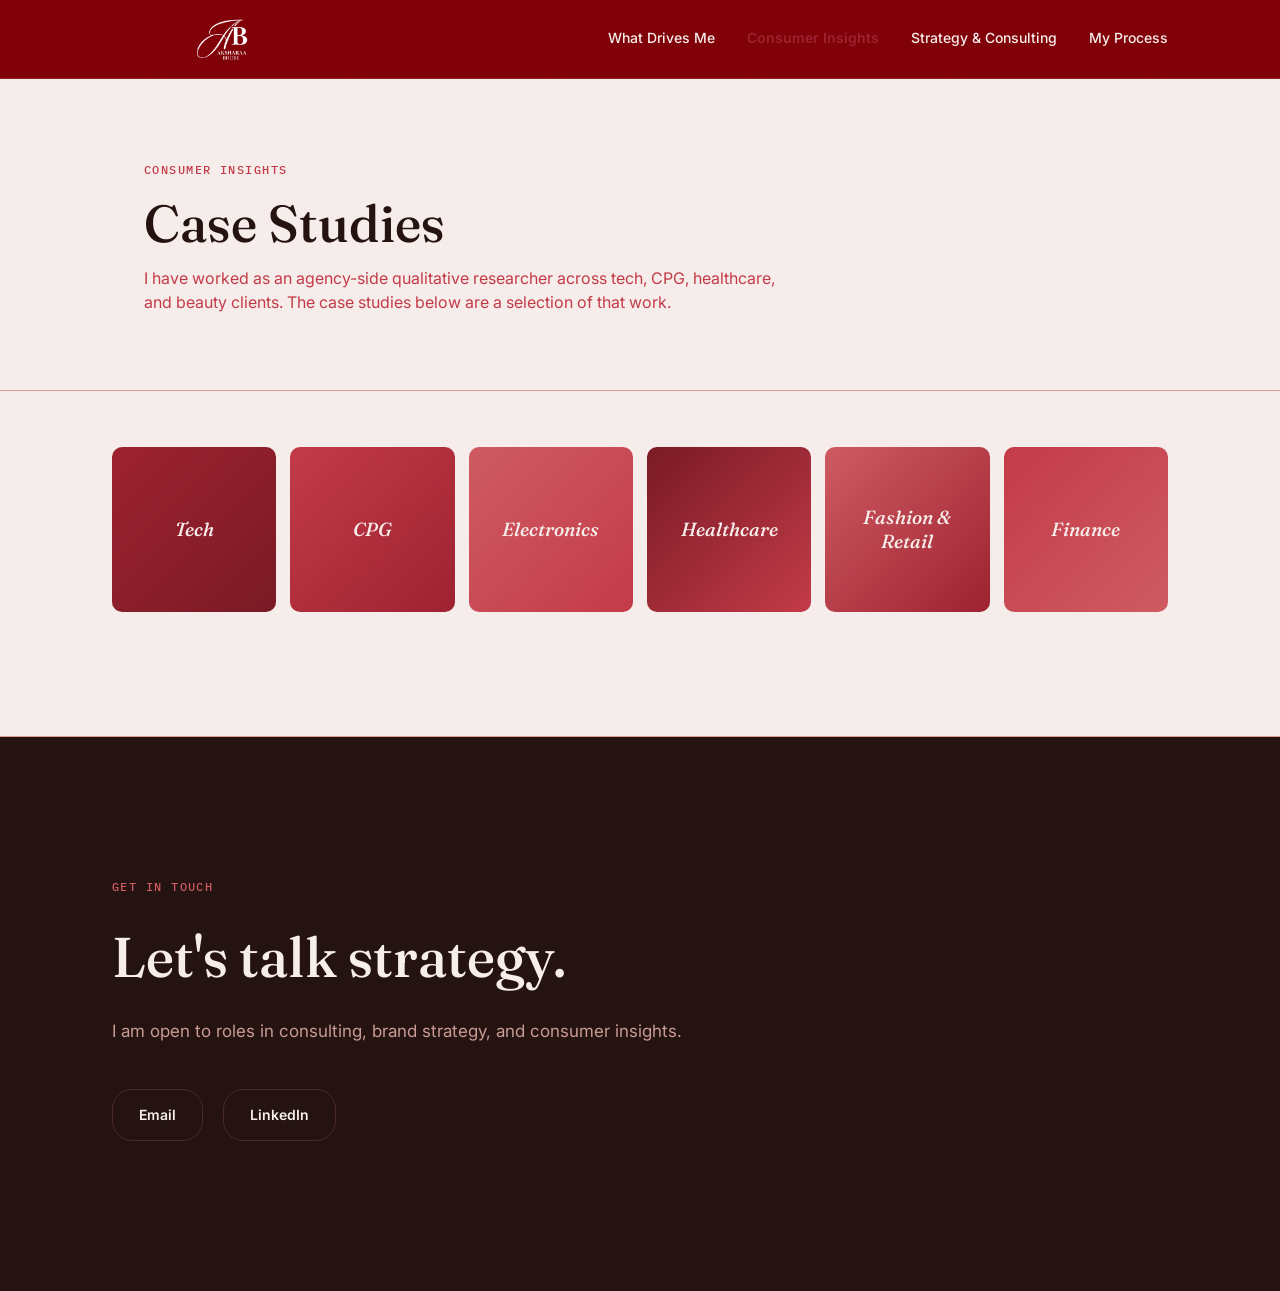
==== commit c9c795ee: "Add files via upload" ====
--- a/research.html
+++ b/research.html
@@ -4,6 +4,33 @@
 <meta charset="UTF-8">
 <meta name="viewport" content="width=device-width, initial-scale=1.0">
 <title>Consumer Insights — Aksharaa Bhobe</title>
+<meta name="description" content="Qualitative and quantitative consumer research case studies across tech, CPG, healthcare, and retail.">
+
+<!-- Favicon -->
+<link rel="icon" href="assets/favicon.ico" sizes="any">
+<link rel="icon" type="image/png" sizes="32x32" href="assets/favicon-32x32.png">
+<link rel="icon" type="image/png" sizes="16x16" href="assets/favicon-16x16.png">
+<link rel="apple-touch-icon" sizes="180x180" href="assets/apple-touch-icon.png">
+<link rel="icon" type="image/png" sizes="192x192" href="assets/android-chrome-192x192.png">
+<link rel="icon" type="image/png" sizes="512x512" href="assets/android-chrome-512x512.png">
+
+<!-- Open Graph / Facebook / LinkedIn -->
+<!-- TODO: swap REPLACE_WITH_LIVE_URL for your live site URL once GitHub Pages is confirmed -->
+<meta property="og:type" content="website" />
+<meta property="og:url" content="https://REPLACE_WITH_LIVE_URL/research.html" />
+<meta property="og:title" content="Consumer Insights — Aksharaa Bhobe" />
+<meta property="og:description" content="Qualitative and quantitative consumer research case studies across tech, CPG, healthcare, and retail." />
+<meta property="og:image" content="https://REPLACE_WITH_LIVE_URL/assets/og-image.png" />
+<meta property="og:image:width" content="1200" />
+<meta property="og:image:height" content="630" />
+
+<!-- Twitter / X -->
+<meta name="twitter:card" content="summary_large_image" />
+<meta name="twitter:url" content="https://REPLACE_WITH_LIVE_URL/research.html" />
+<meta name="twitter:title" content="Consumer Insights — Aksharaa Bhobe" />
+<meta name="twitter:description" content="Qualitative and quantitative consumer research case studies across tech, CPG, healthcare, and retail." />
+<meta name="twitter:image" content="https://REPLACE_WITH_LIVE_URL/assets/og-image.png" />
+
 <link rel="preconnect" href="https://fonts.googleapis.com">
 <link rel="preconnect" href="https://fonts.gstatic.com" crossorigin>
 <link href="https://fonts.googleapis.com/css2?family=Fraunces:ital,opsz,wght@0,9..144,300;0,9..144,400;0,9..144,500;0,9..144,600;0,9..144,700;1,9..144,400;1,9..144,500&family=Inter:wght@400;500;600;700&family=IBM+Plex+Mono:wght@400;500&display=swap" rel="stylesheet">
@@ -20,7 +47,7 @@
       <a href="index.html#about">What Drives Me</a>
       <a href="research.html" class="active">Consumer Insights</a>
       <a href="strategy.html">Strategy &amp; Consulting</a>
-      <a href="skills.html">Skills</a>
+      <a href="skills.html">My Process</a>
     </div>
     <button class="nav-toggle" id="navToggle" aria-label="Toggle menu">
       <span></span><span></span><span></span>
@@ -66,6 +93,7 @@
       cases: [
         {
           tag: "CLIENT — GLOBAL E-COMMERCE PLATFORM", title: "Does the Mascot Actually Earn Its Keep?", pills: ["Qual", "Quant"],
+          hook: "Recall and attention data settled a real question about whether the mascot should stay, evolve, or go.",
           problem: "The client needed to know whether its brand mascot was actually adding value — distinctive enough to register, memorable enough to drive recall, doing anything to move sales — or whether it was just decoration sitting on top of the brand rather than part of it.",
           solution: "Designed and structured a mixed-method evaluation comparing how the same ad performed with the mascot present versus absent, layering in AI-driven eye-tracking (via Lightbulb AI) on the ad stimuli to see where attention actually went, not just what respondents said they noticed.",
           impact: "Recall and attention data told a harder story than intended: spontaneous recall of the mascot was low and its visual impact limited, even where it tested fine on functional measures — a real gap between what the mascot was designed to do and what it was actually landing with audiences. The study also identified which other brand assets were doing more of the actual work of recognition, giving the client an evidence-based framework to decide whether the mascot should stay, evolve, or be retired, rather than deciding on instinct.",
@@ -73,6 +101,7 @@
         },
         {
           tag: "CLIENT — GLOBAL TECH PLATFORM", title: "Why Small Businesses Choose Social Over Search", pills: ["Qual"],
+          hook: "Shaped the platform's India market strategy, SMB onboarding, and product roadmap.",
           problem: "The platform needed to understand why small business owners were choosing rival social and marketplace tools over its own search-based ad products for reaching customers and driving sales.",
           solution: "Ran immersions with SMB owners across mobile business management habits, WhatsApp's role as both a customer channel and a business tool, and platform choice — probing beyond surface answers like \"unfamiliarity\" to the real reasoning: ease of use, perceived ROI, and where their actual customers were discovering and buying.",
           impact: "Findings shaped the platform's global market strategy for understanding India specifically, informed how the company approached SMB onboarding, and fed directly into product development decisions.",
@@ -80,6 +109,7 @@
         },
         {
           tag: "CLIENT — GLOBAL VIDEO PLATFORM", title: "Reading Platform Identity Through Creator Behavior", pills: ["Quant"],
+          hook: "Exposed a weak short-to-long-form hand-off, reframing a content gap as a product and creator-incentive issue.",
           problem: "The client needed to understand how content differed between its own short-form and long-form video products and a competing platform's short-form and video feed — not to benchmark features, but to shape creator strategy and build stronger creator partnerships.",
           solution: "Mapped content across 10+ categories — food, entertainment, dance, beauty, and others — tracking three to five of each category's top-performing creators in the country, to see how the same creators used each platform differently.",
           impact: "Creators were making deliberate, format-specific choices: on the competitor's short-form feed, content was often built to redirect viewers into the client's long-form videos that creators then monetized there, while the client's own short-form product drove noticeably less click-through into its own long-form content — exposing a weaker-than-assumed internal hand-off from short to long form. That gap reframed the problem as a product and creator-incentive issue, not just a content one, and brought over specific mechanics from how the competitor handled that hand-off to inform how the client could differentiate its short-form product and give creators stronger reasons to build natively on the platform.",
@@ -87,6 +117,7 @@
         },
         {
           tag: "CLIENT — LEADING E-COMMERCE MARKETPLACE", title: "Decoding Trust — Building the \"Truth Deck\"", pills: ["Qual"],
+          hook: "Distilled trust into 4 pillars and 3 creative territories for a company-wide narrative.",
           problem: "The client needed to understand what \"trust\" means to Indian consumers today — not as an abstract brand value, but as something they could build real communication around, in a climate saturated with misinformation, deepfakes, and scam fatigue.",
           solution: "Combined secondary research — synthesizing existing internal work and external reporting into thematized \"trust breaker\" insights — with a discussion-guide-led study reacting to real ads across categories (banking, travel, online delivery, fashion, FMCG) to decode which specific devices actually built or broke trust: celebrity endorsement, functional claims, transparency mechanics, personalization, and authority figures used as trust proxies.",
           impact: "Distilled into four trust pillars nuanced by category — Trust Through Understanding, Transparency, Proof, and Support — plus three creative strategic territories translating the research into ownable brand language: \"Backed by Millions\" (community-powered trust), \"See Your Order's Journey\" (transparency through visible logistics), and \"We've Got You Covered\" (proactive reassurance) — giving the client a foundation for a company-wide trust narrative rather than a one-off campaign fix.",
@@ -94,6 +125,7 @@
         },
         {
           tag: "CLIENT — GLOBAL TECH PLATFORM", title: "How Gen Z Actually Engages With AI", pills: ["Qual"],
+          hook: "Shaped the platform's global understanding of Gen Z AI adoption across 10 simultaneous immersions.",
           problem: "The platform needed to understand Gen Z's content consumption habits and the cultural nuances shaping how this generation was adopting AI tools, to inform product development.",
           solution: "Ran multi-generational consumer immersions mapping content behavior and cultural attitudes toward AI adoption specifically among Gen Z respondents.",
           impact: "Shaped the platform's overall strategic understanding of Gen Z behaviors and attitudes toward AI adoption and use cases — including cultural understanding of their media repertoire and how the company's product suite integrates into their daily lives.",
@@ -101,6 +133,7 @@
         },
         {
           tag: "CLIENT — GLOBAL TECH PLATFORM", title: "Mapping AI at the Moment of Its Birth", pills: ["Qual"],
+          hook: "An early, ground-level read on AI adoption before the company had its own internal framework.",
           problem: "A global tech platform needed to understand how Indian consumers were experiencing AI the moment chatbots entered public consciousness.",
           solution: "Ran a longitudinal digital diary study, capturing real-time interactions and building on recall to understand current use cases and map out need states for AI usage — directly informing positioning and advertising strategy.",
           impact: "An early, ground-level read on AI adoption in one of the platform's largest markets, before the company had its own internal framework for it.",
@@ -114,6 +147,7 @@
       cases: [
         {
           tag: "CLIENT — LEGACY CONFECTIONERY BRAND", title: "Why Modern Couples Fear the Grand Gesture", pills: ["Qual"],
+          hook: "Uncovered \"transmedia anxiety,\" shifting Valentine's strategy from grand gestures to small moments.",
           problem: "A legacy confectionery brand wanted its biggest gifting occasion to reflect what love feels like today.",
           solution: "Ran 9 extended mini-groups and 6 couple depth interviews across 5 relationship-stage cohorts, using a projective technique to surface anxieties a standard focus group wouldn't reach.",
           impact: "Uncovered \"transmedia anxiety\" as a defining feature of modern intimacy — directly shifting the Valentine's strategy from grand gestures to small, relatable moments.",
@@ -121,6 +155,7 @@
         },
         {
           tag: "CLIENT — GLOBAL CONFECTIONERY MAJOR", title: "Mapping the Indian Chocolate Palate", pills: ["Qual"],
+          hook: "Translated raw consumer vocabulary into a full NPD brief on pip size, roast, and melt.",
           problem: "A global confectionery major needed to define its innovation roadmap by mapping how Indian consumers experience chocolate, a category with no unified sensory language.",
           solution: "Ran extended product-testing groups across 5 eat-states, benchmarking imported chocolates against existing variants and applying a Kano model to rank preferences.",
           impact: "Findings became a full NPD brief — pip size, roast quality, melt harmony — translating raw consumer vocabulary into product specification.",
@@ -128,6 +163,7 @@
         },
         {
           tag: "CLIENT — LEGACY CONFECTIONERY BRAND", title: "Designing Research for Two Audiences at Once", pills: ["Qual"],
+          hook: "Reconciled kid appeal and mom reassurance into one family-strategy for two launches.",
           problem: "A legacy confectionery brand needed to concept- and product-test two different new launches, evaluated across two very different stakeholders at once — the kids who'd eat the product, and the moms who'd buy it.",
           solution: "Designed and ran a dual-audience study: pre-focus-group surveys with kids walked through product testing and completed via unbiased questionnaires, paired with facilitated, probing sessions with moms to surface purchase-side concerns — run side by side rather than as two disconnected studies.",
           impact: "Reconciled what excited kids with what reassured mothers into a single family-appeal strategy for both launches, rather than optimizing for one audience at the expense of the other.",
@@ -196,39 +232,99 @@
 
   var activeKey = null;
   var currentIndex = 0;
+  var viewMode = 'case'; // 'index' | 'case'
+
+  function renderIndex(cat) {
+    var rowsHtml = cat.cases.map(function (c, i) {
+      return '<button type="button" class="case-index-row" data-i="' + i + '">' +
+          '<span class="case-index-row-text">' +
+            '<span class="case-index-row-title">' + c.title + '</span>' +
+            '<span class="case-index-row-hook">' + (c.hook || '') + '</span>' +
+          '</span>' +
+          '<span class="case-index-row-arrow">→</span>' +
+        '</button>';
+    }).join('');
+
+    panelInner.innerHTML =
+      '<div class="acc-case case-index">' +
+        '<span class="acc-cat-chip" style="background:' + cat.gradient + '">' + cat.name + '</span>' +
+        '<div class="case-index-list">' + rowsHtml + '</div>' +
+      '</div>';
+
+    panelInner.querySelectorAll('.case-index-row').forEach(function (row) {
+      row.addEventListener('click', function () {
+        currentIndex = parseInt(row.getAttribute('data-i'), 10);
+        viewMode = 'case';
+        renderCase(cat);
+        syncHeight();
+      });
+    });
+  }
 
   function renderCase(cat) {
     var c = cat.cases[currentIndex];
     var pillsHtml = c.pills.map(function (p) { return '<span class="tag-pill">' + p + '</span>'; }).join('');
-    var navHtml = '';
-    if (cat.cases.length > 1) {
-      navHtml =
-        '<div class="acc-nav">' +
-          '<button type="button" class="acc-nav-btn acc-prev" ' + (currentIndex === 0 ? 'disabled' : '') + ' aria-label="Previous case">←</button>' +
-          '<span class="acc-index mono">' + (currentIndex + 1) + ' / ' + cat.cases.length + '</span>' +
-          '<button type="button" class="acc-nav-btn acc-next" ' + (currentIndex === cat.cases.length - 1 ? 'disabled' : '') + ' aria-label="Next case">→</button>' +
-        '</div>';
-    }
+    var hasMultiple = cat.cases.length > 1;
+    var isLast = currentIndex === cat.cases.length - 1;
+    var nextCase = hasMultiple ? cat.cases[isLast ? 0 : currentIndex + 1] : null;
+
+    var backHtml = hasMultiple ? '<button type="button" class="case-index-back mono">‹ All ' + cat.name + ' studies</button>' : '';
+
+    var navHtmlTop = hasMultiple ? '<div class="acc-nav-top">' +
+        '<button type="button" class="acc-nav-btn acc-prev" ' + (currentIndex === 0 ? 'disabled' : '') + ' aria-label="Previous case">‹</button>' +
+        '<span class="acc-index mono">' + (currentIndex + 1) + ' of ' + cat.cases.length + '</span>' +
+        '<button type="button" class="acc-nav-btn acc-next-step" ' + (isLast ? 'disabled' : '') + ' aria-label="Next case">›</button>' +
+      '</div>' : '';
+
+    var navHtmlBottom = hasMultiple ? '<button type="button" class="acc-next-teaser acc-next-wrap" aria-label="' + (isLast ? 'Back to first study' : 'Next study') + '">' +
+        '<span class="acc-next-teaser-text">' +
+          '<span class="acc-next-teaser-label mono">' + (isLast ? 'Back to the first study' : 'Next in ' + cat.name) + '</span>' +
+          '<span class="acc-next-teaser-title">' + nextCase.title + '</span>' +
+        '</span>' +
+        '<span class="acc-next-teaser-arrow">→</span>' +
+      '</button>' : '';
+
     panelInner.innerHTML =
       '<div class="acc-case">' +
+        backHtml +
+        '<span class="acc-cat-chip" style="background:' + cat.gradient + '">' + cat.name + '</span>' +
         '<p class="case-tag mono">' + c.tag + '</p>' +
         '<h3>' + c.title + '</h3>' +
+        navHtmlTop +
         '<div class="pill-row">' + pillsHtml + '</div>' +
         '<div class="case-body">' +
-          '<p><strong>The problem —</strong> ' + c.problem + '</p>' +
-          '<p><strong>The solution —</strong> ' + c.solution + '</p>' +
-          '<p><strong>The impact —</strong> ' + c.impact + '</p>' +
-          '<p class="contribution"><strong>My contribution —</strong> ' + c.contribution + '</p>' +
+          '<div class="case-section"><p class="case-section-label mono">The Problem</p><p class="case-section-text">' + c.problem + '</p></div>' +
+          '<div class="case-section"><p class="case-section-label mono">The Solution</p><p class="case-section-text">' + c.solution + '</p></div>' +
+          '<div class="case-section"><p class="case-section-label mono">The Impact</p><p class="case-section-text">' + c.impact + '</p></div>' +
         '</div>' +
-        navHtml +
+        '<div class="case-section contribution"><p class="case-section-label mono">My Contribution</p><p class="case-section-text">' + c.contribution + '</p></div>' +
+        navHtmlBottom +
       '</div>';
 
-    if (cat.cases.length > 1) {
-      panelInner.querySelector('.acc-prev').addEventListener('click', function () {
-        if (currentIndex > 0) { currentIndex--; renderCase(cat); syncHeight(); }
+    if (hasMultiple) {
+      panelInner.querySelectorAll('.case-index-back').forEach(function (btn) {
+        btn.addEventListener('click', function () {
+          viewMode = 'index';
+          renderIndex(cat);
+          syncHeight();
+        });
       });
-      panelInner.querySelector('.acc-next').addEventListener('click', function () {
-        if (currentIndex < cat.cases.length - 1) { currentIndex++; renderCase(cat); syncHeight(); }
+      panelInner.querySelectorAll('.acc-prev').forEach(function (btn) {
+        btn.addEventListener('click', function () {
+          if (currentIndex > 0) { currentIndex--; renderCase(cat); syncHeight(); }
+        });
+      });
+      panelInner.querySelectorAll('.acc-next-step').forEach(function (btn) {
+        btn.addEventListener('click', function () {
+          if (currentIndex < cat.cases.length - 1) { currentIndex++; renderCase(cat); syncHeight(); }
+        });
+      });
+      panelInner.querySelectorAll('.acc-next-wrap').forEach(function (btn) {
+        btn.addEventListener('click', function () {
+          currentIndex = (currentIndex + 1) % cat.cases.length;
+          renderCase(cat); syncHeight();
+          panel.scrollIntoView({ behavior: 'smooth', block: 'nearest' });
+        });
       });
     }
   }
@@ -261,11 +357,31 @@
       activeKey = cat.key;
       currentIndex = 0;
       tiles.forEach(function (t) { t.classList.toggle('active', t.dataset.key === cat.key); });
-      renderCase(cat);
+      panelInner.style.setProperty('--tile-panel-accent', cat.gradient);
+      if (cat.cases.length > 1) {
+        viewMode = 'index';
+        renderIndex(cat);
+      } else {
+        viewMode = 'case';
+        renderCase(cat);
+      }
       panel.classList.add('visible');
       syncHeight();
       panel.scrollIntoView({ behavior: 'smooth', block: 'nearest' });
     });
+  });
+
+  // ---- Keyboard nav: left/right arrows step through cases when a case (not the index) is open ----
+  document.addEventListener('keydown', function (e) {
+    if (!activeKey || viewMode !== 'case') return;
+    if (e.key !== 'ArrowLeft' && e.key !== 'ArrowRight') return;
+    var cat = categories.find(function (c) { return c.key === activeKey; });
+    if (!cat || cat.cases.length < 2) return;
+    if (e.key === 'ArrowLeft' && currentIndex > 0) {
+      currentIndex--; renderCase(cat); syncHeight();
+    } else if (e.key === 'ArrowRight' && currentIndex < cat.cases.length - 1) {
+      currentIndex++; renderCase(cat); syncHeight();
+    }
   });
 
   // ---- Scroll-morph: tile grid docks into a sticky pill bar once scrolled past ----
@@ -281,11 +397,16 @@
       if (shouldDock && !isDocked) {
         isDocked = true;
         tileGrid.classList.add('docked');
-        spacer.style.height = gridNaturalHeight + 'px';
+        // measure AFTER docking — the pill bar can wrap to 2 rows on narrow
+        // screens, and its height differs from the un-docked grid's height
+        spacer.style.height = tileGrid.offsetHeight + 'px';
       } else if (!shouldDock && isDocked) {
         isDocked = false;
         tileGrid.classList.remove('docked');
         spacer.style.height = '0px';
+      } else if (shouldDock && isDocked) {
+        // still docked, but a resize may have changed how many rows it wraps to
+        spacer.style.height = tileGrid.offsetHeight + 'px';
       }
     }
 
@@ -293,7 +414,10 @@
     updateDockState();
   }
 
-  window.addEventListener('resize', function () { if (activeKey) syncHeight(); });
+  window.addEventListener('resize', function () {
+    if (activeKey) syncHeight();
+    if (spacer) requestAnimationFrame(updateDockState);
+  });
 })();
 </script>
 </body>
--- a/styles.css
+++ b/styles.css
@@ -517,11 +517,15 @@
   border-top: 1px solid var(--line);
 }
 
+#process { padding-bottom: 50px; }
+
 .about-grid {
   display: grid;
   grid-template-columns: 200px 1fr;
   gap: 60px;
-}
+  min-width: 0;
+}
+.about-grid > * { min-width: 0; }
 
 .about-grid-photo {
   grid-template-columns: 200px 200px 1fr;
@@ -577,7 +581,7 @@
    PROJECTS
    ============================================ */
 .projects {
-  padding: 120px 0;
+  padding: 56px 0 120px;
   border-top: 1px solid var(--line);
 }
 
@@ -662,7 +666,7 @@
    SKILLS
    ============================================ */
 .skills {
-  padding: 120px 0;
+  padding: 40px 0 100px;
   border-top: 1px solid var(--line);
 }
 
@@ -1013,6 +1017,7 @@
    ============================================ */
 .process-block {
   max-width: 100%;
+  min-width: 0;
 }
 
 .process-heading {
@@ -1039,7 +1044,7 @@
 }
 
 /* ---- rail ---- */
-.process-rail-outer { margin-bottom: 0; }
+.process-rail-outer { margin-bottom: 0; min-width: 0; }
 
 .process-rail-track {
   position: relative;
@@ -1269,6 +1274,76 @@
 @media (max-width: 700px) {
   .logo-wall { grid-template-columns: repeat(2, 1fr); }
   .logo-tile { padding: 22px 16px 18px; min-height: 84px; }
+}
+
+/* ============================================
+   SKILLS (homepage) — scannable chip clusters,
+   deliberately not another tile grid like Clients
+   ============================================ */
+.skills-groups {
+  display: flex;
+  flex-direction: column;
+  gap: 32px;
+}
+
+.skill-category-head {
+  display: flex;
+  align-items: center;
+  gap: 12px;
+  margin-bottom: 14px;
+}
+
+.skill-category-icon {
+  width: 32px;
+  height: 32px;
+  border-radius: 50%;
+  display: flex;
+  align-items: center;
+  justify-content: center;
+  color: var(--paper);
+  flex: none;
+}
+.skill-category-icon svg { width: 16px; height: 16px; }
+
+.skill-category-label {
+  font-family: var(--font-display);
+  font-style: italic;
+  font-weight: 500;
+  font-size: 19px;
+  color: var(--ink);
+}
+
+.skill-chip-row {
+  display: flex;
+  flex-wrap: wrap;
+  gap: 8px;
+}
+
+.skill-chip {
+  font-size: 13.5px;
+  color: var(--ink-soft);
+  background: var(--paper-raised);
+  border: 1px solid var(--line);
+  border-radius: 999px;
+  padding: 7px 14px;
+  line-height: 1.3;
+}
+
+.skill-ai-note {
+  display: inline-flex;
+  align-items: center;
+  gap: 6px;
+  margin-top: 12px;
+  font-family: var(--font-mono);
+  font-size: 11.5px;
+  letter-spacing: 0.03em;
+  color: var(--olive);
+  background: none;
+  border: none;
+  cursor: pointer;
+  padding: 0;
+  text-decoration: underline;
+  text-underline-offset: 3px;
 }
 
 /* ============================================
@@ -1413,6 +1488,92 @@
 .petal.active .petal-shape { fill: #FFFFFF; }
 .petal.dimmed { opacity: 0.78; }
 
+@keyframes petalBloom {
+  0% { transform: scale(0.15) rotate(var(--angle)); opacity: 0; }
+  55% { opacity: 1; }
+  100% { transform: scale(1) rotate(var(--angle)); opacity: 1; }
+}
+.petal.blooming {
+  animation-name: petalBloom;
+  animation-duration: 0.75s;
+  animation-timing-function: cubic-bezier(.2,.8,.2,1);
+  animation-fill-mode: both;
+}
+
+/* ---- docked bud: flower folds and docks near the nav once scrolled past ---- */
+.flower-bud {
+  position: fixed;
+  top: 22px;
+  right: 32px;
+  width: 46px;
+  height: 46px;
+  z-index: 95;
+  cursor: pointer;
+  opacity: 0;
+  visibility: hidden;
+  transform: scale(0.5);
+  transition: opacity 0.3s ease, transform 0.3s ease, visibility 0.3s ease;
+}
+.flower-bud.visible {
+  opacity: 1;
+  visibility: visible;
+  transform: scale(1);
+}
+.flower-bud-shape {
+  fill: #820108;
+  stroke: var(--paper);
+  stroke-width: 2;
+}
+.flower-bud:hover .flower-bud-shape { fill: var(--olive-deep); }
+
+.flower-fan {
+  position: fixed;
+  top: 74px;
+  right: 32px;
+  z-index: 94;
+  display: flex;
+  flex-direction: column;
+  gap: 8px;
+  opacity: 0;
+  visibility: hidden;
+  transform: translateY(-8px);
+  transition: opacity 0.25s ease, transform 0.25s ease, visibility 0.25s ease;
+}
+.flower-fan.open {
+  opacity: 1;
+  visibility: visible;
+  transform: translateY(0);
+}
+.flower-fan-btn {
+  display: flex;
+  align-items: center;
+  gap: 8px;
+  background: var(--paper-raised);
+  border: 1px solid var(--line);
+  border-radius: 999px;
+  padding: 7px 14px 7px 8px;
+  cursor: pointer;
+  font-family: var(--font-body);
+  font-size: 12.5px;
+  font-weight: 600;
+  color: var(--ink-soft);
+  white-space: nowrap;
+  box-shadow: 0 6px 16px rgba(36,19,17,0.1);
+  transition: background 0.2s ease, color 0.2s ease;
+}
+.flower-fan-btn:hover { background: var(--olive); color: var(--paper); }
+.flower-fan-dot {
+  width: 20px;
+  height: 20px;
+  border-radius: 50%;
+  flex-shrink: 0;
+}
+
+@media (max-width: 700px) {
+  .flower-bud { top: 16px; right: 16px; width: 38px; height: 38px; }
+  .flower-fan { top: 60px; right: 16px; }
+}
+
 .hub {
   position: absolute;
   top: 50%;
@@ -1476,19 +1637,36 @@
 .petal-label.active { color: var(--olive); font-weight: 700; }
 .petal-label.dimmed { opacity: 0.6; }
 
+.flower-panel-overlay {
+  position: fixed;
+  inset: 0;
+  z-index: 150;
+  background: rgba(36, 19, 17, 0.55);
+  backdrop-filter: blur(4px);
+  display: flex;
+  align-items: center;
+  justify-content: center;
+  padding: 24px;
+  opacity: 0;
+  visibility: hidden;
+  transition: opacity 0.25s ease, visibility 0.25s ease;
+}
+.flower-panel-overlay.visible {
+  opacity: 1;
+  visibility: visible;
+}
+
 .flower-panel {
   background: var(--paper-raised);
   border-radius: var(--radius);
-  padding: 32px 36px;
+  padding: 40px 40px 36px;
   position: relative;
-  overflow: hidden;
+  overflow-y: auto;
   max-width: 560px;
+  max-height: 82vh;
   width: 100%;
-  margin: 0 auto;
-  opacity: 0;
-  transform: translateY(6px);
-  pointer-events: none;
-  transition: opacity 0.3s ease, transform 0.3s ease;
+  transform: translateY(10px) scale(0.98);
+  transition: transform 0.28s cubic-bezier(.2,.8,.2,1);
 }
 .flower-panel::before {
   content: '';
@@ -1498,17 +1676,34 @@
   height: 100%;
   background: var(--olive);
 }
-.flower-panel.visible {
-  opacity: 1;
-  transform: translateY(0);
-  pointer-events: auto;
-}
+.flower-panel-overlay.visible .flower-panel {
+  transform: translateY(0) scale(1);
+}
+.flower-panel-close {
+  position: absolute;
+  top: 16px;
+  right: 16px;
+  width: 32px;
+  height: 32px;
+  border-radius: 50%;
+  border: 1px solid var(--line);
+  background: var(--paper);
+  color: var(--ink-soft);
+  font-size: 14px;
+  cursor: pointer;
+  display: flex;
+  align-items: center;
+  justify-content: center;
+  transition: background 0.2s ease, color 0.2s ease;
+}
+.flower-panel-close:hover { background: var(--olive); color: var(--paper); border-color: var(--olive); }
 .flower-panel-title {
   font-family: var(--font-display);
   font-weight: 500;
   font-style: italic;
   font-size: 21px;
   margin-bottom: 16px;
+  margin-right: 30px;
   color: var(--ink);
 }
 .flower-panel-list { display: grid; gap: 9px; }
@@ -1527,6 +1722,10 @@
   top: 0;
   font-size: 10.5px;
   color: var(--amber);
+}
+
+@media (max-width: 700px) {
+  .flower-panel { padding: 32px 24px 28px; max-height: 88vh; }
 }
 
 .ai-note-trigger-panel {
@@ -1674,62 +1873,220 @@
 .acc-row-inner { padding: 0; }
 
 .acc-case {
-  padding: 32px 28px 28px;
-}
-.acc-case .case-tag { margin-bottom: 8px; }
+  padding: 52px 56px 48px;
+}
+.acc-cat-chip {
+  display: inline-block;
+  padding: 5px 13px;
+  border-radius: 999px;
+  font-family: var(--font-mono);
+  font-size: 10px;
+  letter-spacing: 0.08em;
+  text-transform: uppercase;
+  font-weight: 600;
+  color: var(--paper);
+  margin-bottom: 18px;
+  box-shadow: 0 2px 8px rgba(36,19,17,0.12);
+}
+.acc-case .case-tag { margin-bottom: 10px; }
 .acc-case h3 {
   font-family: var(--font-display);
   font-weight: 500;
-  font-size: 22px;
-  line-height: 1.25;
-  margin-bottom: 10px;
+  font-size: clamp(24px, 2.6vw, 30px);
+  line-height: 1.2;
+  margin-bottom: 8px;
   color: var(--ink);
-}
-.acc-case .pill-row { margin-bottom: 18px; }
-.acc-case .case-body p {
+  max-width: 34ch;
+}
+.acc-case .pill-row { margin-bottom: 30px; }
+
+/* ---- Case body: quiet eyebrow labels instead of inline bold prefixes ---- */
+.case-section { margin-bottom: 28px; }
+.case-section:last-of-type { margin-bottom: 0; }
+.case-section-label {
+  font-family: var(--font-mono);
+  font-size: 10.5px;
+  letter-spacing: 0.1em;
+  text-transform: uppercase;
+  font-weight: 600;
+  color: var(--olive);
+  margin-bottom: 9px;
+}
+.case-section-text {
+  font-size: 15.5px;
+  color: var(--ink-soft);
+  line-height: 1.75;
+}
+
+.acc-case .contribution {
+  margin-top: 36px;
+  background: #820108;
+  border: none;
+  padding: 24px 26px;
+  border-radius: var(--radius-sm);
+  box-shadow: 0 14px 32px rgba(130,1,8,0.28);
+}
+.acc-case .contribution .case-section-label { color: rgba(247,238,236,0.68); }
+.acc-case .contribution .case-section-text { color: var(--paper); }
+
+/* ---- Apple-style case nav: one quiet control under the title, no boxed pill ---- */
+.acc-nav-top {
+  display: inline-flex;
+  align-items: center;
+  gap: 12px;
+  margin: 2px 0 20px;
+}
+.acc-nav-btn {
+  width: 24px;
+  height: 24px;
+  display: inline-flex;
+  align-items: center;
+  justify-content: center;
+  border-radius: 50%;
+  border: none;
+  background: transparent;
+  color: var(--ink-soft);
   font-size: 15px;
-  color: var(--ink-soft);
-  line-height: 1.6;
-  margin-bottom: 14px;
-}
-.acc-case .case-body p:last-child { margin-bottom: 0; }
-.acc-case .contribution {
-  background: rgba(196, 59, 72, 0.07);
-  border-left: 2px solid var(--blue);
-  padding: 12px 16px;
-  border-radius: 0 var(--radius-sm) var(--radius-sm) 0;
-}
-
-.acc-nav {
-  display: flex;
-  align-items: center;
-  gap: 14px;
-  margin-top: 22px;
-  padding-top: 18px;
-  border-top: 1px solid var(--line);
-}
-.acc-nav-btn {
-  width: 34px;
-  height: 34px;
-  border-radius: 50%;
-  border: 1px solid var(--olive);
-  background: var(--paper);
-  color: var(--olive);
-  font-size: 14px;
+  line-height: 1;
   cursor: pointer;
   transition: background 0.2s ease, color 0.2s ease, opacity 0.2s ease;
 }
-.acc-nav-btn:hover:not(:disabled) { background: var(--olive); color: var(--paper); }
-.acc-nav-btn:disabled { opacity: 0.3; cursor: default; }
+.acc-nav-btn:hover:not(:disabled) { background: rgba(122,140,85,0.12); color: var(--olive); }
+.acc-nav-btn:disabled { opacity: 0.25; cursor: default; }
 .acc-index {
-  font-size: 12px;
-  color: var(--ink-soft);
-}
+  font-size: 11px;
+  letter-spacing: 0.06em;
+  text-transform: uppercase;
+  font-weight: 600;
+  color: var(--ink-soft);
+}
+
+/* ---- Apple-style "keep browsing" teaser: a distinct card, not a trailing line of text ---- */
+.acc-next-teaser {
+  display: flex;
+  align-items: center;
+  justify-content: space-between;
+  gap: 16px;
+  width: 100%;
+  margin-top: 28px;
+  padding: 18px 20px;
+  border: 1px solid var(--line);
+  border-radius: var(--radius-sm);
+  background: var(--paper);
+  cursor: pointer;
+  text-align: left;
+  transition: background 0.2s ease, border-color 0.2s ease, transform 0.15s ease, box-shadow 0.2s ease;
+}
+.acc-next-teaser:hover {
+  background: rgba(122,140,85,0.07);
+  border-color: var(--olive);
+  transform: translateY(-1px);
+  box-shadow: 0 4px 14px rgba(36,19,17,0.08);
+}
+.acc-next-teaser-text { display: flex; flex-direction: column; gap: 4px; min-width: 0; }
+.acc-next-teaser-label {
+  font-size: 10.5px;
+  letter-spacing: 0.08em;
+  text-transform: uppercase;
+  color: var(--olive);
+  font-weight: 600;
+}
+.acc-next-teaser-title {
+  font-family: var(--font-display);
+  font-style: italic;
+  font-weight: 500;
+  font-size: 17px;
+  color: var(--ink);
+  overflow: hidden;
+  text-overflow: ellipsis;
+  white-space: nowrap;
+}
+.acc-next-teaser-arrow {
+  flex: none;
+  font-size: 16px;
+  color: var(--olive);
+  transition: transform 0.2s ease;
+}
+.acc-next-teaser:hover .acc-next-teaser-arrow { transform: translateX(4px); }
+
+/* ---- Case index: shown first when a category has more than one study ---- */
+.case-index {
+  padding: 52px 56px 48px;
+}
+.case-index .acc-cat-chip {
+  margin-bottom: 24px;
+}
+.case-index-list {
+  display: flex;
+  flex-direction: column;
+  gap: 10px;
+}
+.case-index-row {
+  display: flex;
+  align-items: center;
+  justify-content: space-between;
+  gap: 20px;
+  width: 100%;
+  padding: 18px 22px;
+  border: 1px solid var(--line);
+  border-radius: var(--radius-sm);
+  background: var(--paper);
+  cursor: pointer;
+  text-align: left;
+  transition: background 0.2s ease, border-color 0.2s ease, transform 0.15s ease, box-shadow 0.2s ease;
+}
+.case-index-row:hover {
+  background: rgba(122,140,85,0.07);
+  border-color: var(--olive);
+  transform: translateY(-1px);
+  box-shadow: 0 4px 14px rgba(36,19,17,0.08);
+}
+.case-index-row-text { display: flex; flex-direction: column; gap: 5px; min-width: 0; }
+.case-index-row-title {
+  font-family: var(--font-display);
+  font-weight: 500;
+  font-size: 16.5px;
+  line-height: 1.3;
+  color: var(--ink);
+}
+.case-index-row-hook {
+  font-size: 13.5px;
+  color: var(--ink-soft);
+  line-height: 1.5;
+}
+.case-index-row-arrow {
+  flex: none;
+  font-size: 16px;
+  color: var(--olive);
+  transition: transform 0.2s ease;
+}
+.case-index-row:hover .case-index-row-arrow { transform: translateX(4px); }
+
+/* ---- Back-to-index link at the top of a case detail ---- */
+.case-index-back {
+  display: inline-flex;
+  align-items: center;
+  gap: 6px;
+  border: none;
+  background: transparent;
+  padding: 0;
+  margin: 0 0 16px;
+  font-size: 11px;
+  letter-spacing: 0.06em;
+  text-transform: uppercase;
+  font-weight: 600;
+  color: var(--ink-soft);
+  cursor: pointer;
+  transition: color 0.2s ease;
+}
+.case-index-back:hover { color: var(--olive); }
 
 @media (max-width: 700px) {
   .acc-row-header { padding: 18px 18px; }
   .acc-row-name { font-size: 18px; }
   .acc-case { padding: 24px 18px 22px; }
+  .case-index { padding: 24px 18px 22px; }
+  .case-index-row { padding: 14px 16px; }
 }
 
 /* ============================================
@@ -1741,7 +2098,45 @@
   grid-template-columns: repeat(auto-fit, minmax(150px, 1fr));
   gap: 14px;
   margin-bottom: 4px;
-}
+  transition: gap 0.35s cubic-bezier(.4,0,.2,1);
+}
+
+.tile-grid-spacer { height: 0; transition: height 0.35s ease; }
+
+/* ---- docked / morphed state: grid collapses into a sticky pill bar ---- */
+.tile-grid.docked {
+  position: fixed;
+  top: 78px;
+  left: 0;
+  right: 0;
+  z-index: 90;
+  max-width: var(--max-width);
+  margin: 0 auto;
+  padding: 10px 32px;
+  display: flex;
+  flex-wrap: wrap;
+  gap: 8px;
+  background: rgba(247, 238, 236, 0.92);
+  backdrop-filter: blur(8px);
+  border-bottom: 1px solid var(--line);
+  box-shadow: 0 8px 20px rgba(36,19,17,0.08);
+  animation: dockIn 0.3s ease both;
+}
+
+@keyframes dockIn {
+  from { transform: translateY(-8px); opacity: 0; }
+  to { transform: translateY(0); opacity: 1; }
+}
+
+.tile-grid.docked .tile {
+  aspect-ratio: auto;
+  flex-direction: row;
+  gap: 8px;
+  padding: 8px 16px;
+  min-height: 0;
+}
+.tile-grid.docked .tile-name { font-size: 13px; }
+.tile-grid.docked .tile-industry { display: none; }
 
 .tile {
   aspect-ratio: 1 / 1;
@@ -1756,7 +2151,7 @@
   padding: 16px;
   text-align: center;
   color: var(--paper);
-  transition: transform 0.2s ease, filter 0.2s ease, box-shadow 0.2s ease;
+  transition: transform 0.2s ease, filter 0.2s ease, box-shadow 0.2s ease, aspect-ratio 0.3s ease, padding 0.3s ease;
 }
 .tile:hover { transform: translateY(-3px); filter: brightness(1.06); }
 .tile.active {
@@ -1770,6 +2165,7 @@
   font-weight: 500;
   font-size: 19px;
   line-height: 1.25;
+  transition: font-size 0.3s ease;
 }
 
 .tile-industry {
@@ -1794,21 +2190,130 @@
 }
 
 .tile-panel-inner {
-  background: var(--paper-raised);
-  border-radius: var(--radius);
+  background: var(--paper);
+  border: 1px solid var(--line);
+  border-radius: 26px;
   position: relative;
   overflow: hidden;
+  box-shadow: 0 24px 64px rgba(36,19,17,0.10), 0 4px 16px rgba(36,19,17,0.05);
 }
 .tile-panel-inner::before {
   content: '';
   position: absolute;
   top: 0; left: 0;
-  width: 3px;
+  width: 4px;
   height: 100%;
-  background: var(--olive);
+  background: var(--tile-panel-accent, var(--olive));
+}
+
+.tile-panel-inner .acc-case > * {
+  opacity: 0;
+  animation: caseReveal 0.45s ease forwards;
+}
+.tile-panel-inner .acc-case .case-index-back { animation-delay: 0.02s; }
+.tile-panel-inner .acc-case .case-tag { animation-delay: 0.02s; }
+.tile-panel-inner .acc-case h3 { animation-delay: 0.08s; }
+.tile-panel-inner .acc-case .case-status { animation-delay: 0.08s; }
+.tile-panel-inner .acc-case .acc-nav-top { animation-delay: 0.12s; }
+.tile-panel-inner .acc-case .pill-row { animation-delay: 0.16s; }
+.tile-panel-inner .acc-case .case-body { animation-delay: 0.22s; }
+.tile-panel-inner .acc-case .contribution { animation-delay: 0.28s; }
+.tile-panel-inner .acc-case .acc-next-teaser { animation-delay: 0.34s; }
+
+.tile-panel-inner .case-index > * {
+  opacity: 0;
+  animation: caseReveal 0.45s ease forwards;
+}
+.tile-panel-inner .case-index .acc-cat-chip { animation-delay: 0.02s; }
+.tile-panel-inner .case-index .case-index-list { animation-delay: 0.1s; }
+
+@keyframes caseReveal {
+  from { opacity: 0; transform: translateY(8px); }
+  to { opacity: 1; transform: translateY(0); }
 }
 
 @media (max-width: 700px) {
   .tile-grid { grid-template-columns: repeat(2, 1fr); }
   .tile-name { font-size: 16px; }
-}
+  .tile-grid.docked { top: 66px; padding: 8px 20px; }
+}
+
+/* ============================================
+   WHO AM I — scroll-scrubbed zoom into a full
+   burgundy reveal
+   ============================================ */
+.who-scroll-block {
+  position: relative;
+  height: 170vh;
+}
+
+.who-sticky {
+  position: sticky;
+  top: 0;
+  height: 100vh;
+  overflow: hidden;
+  display: flex;
+  align-items: center;
+  justify-content: center;
+  background: var(--paper);
+  transition: background-color 0.6s ease;
+}
+.who-sticky.burgundy {
+  background: #820108;
+}
+
+.who-heading {
+  font-family: var(--font-display);
+  font-style: italic;
+  font-weight: 500;
+  font-size: clamp(40px, 6vw, 68px);
+  color: var(--ink);
+  text-align: center;
+  white-space: nowrap;
+  width: 100%;
+  will-change: font-size, opacity;
+  transition: opacity 0.4s ease;
+}
+.who-sticky.burgundy .who-heading {
+  opacity: 0;
+  pointer-events: none;
+}
+
+.who-content {
+  position: absolute;
+  inset: 0;
+  display: flex;
+  align-items: center;
+  justify-content: center;
+  padding: 40px 32px;
+  opacity: 0;
+  transform: translateY(24px);
+  pointer-events: none;
+  transition: opacity 0.6s ease 0.1s, transform 0.6s ease 0.1s;
+}
+.who-sticky.burgundy .who-content {
+  opacity: 1;
+  transform: translateY(0);
+  pointer-events: auto;
+}
+
+.who-content-inner {
+  max-width: 720px;
+}
+.who-content-inner p {
+  font-size: clamp(16px, 2vw, 19px);
+  line-height: 1.65;
+  color: var(--paper);
+  margin-bottom: 26px;
+}
+.who-content-inner p:last-child { margin-bottom: 0; }
+.who-content-inner p.who-highlight {
+  font-weight: 700;
+  color: #FFFFFF;
+}
+
+@media (max-width: 700px) {
+  .who-scroll-block { height: 150vh; }
+  .who-content { padding: 28px 24px; }
+  .who-content-inner p { font-size: 16px; margin-bottom: 20px; }
+}
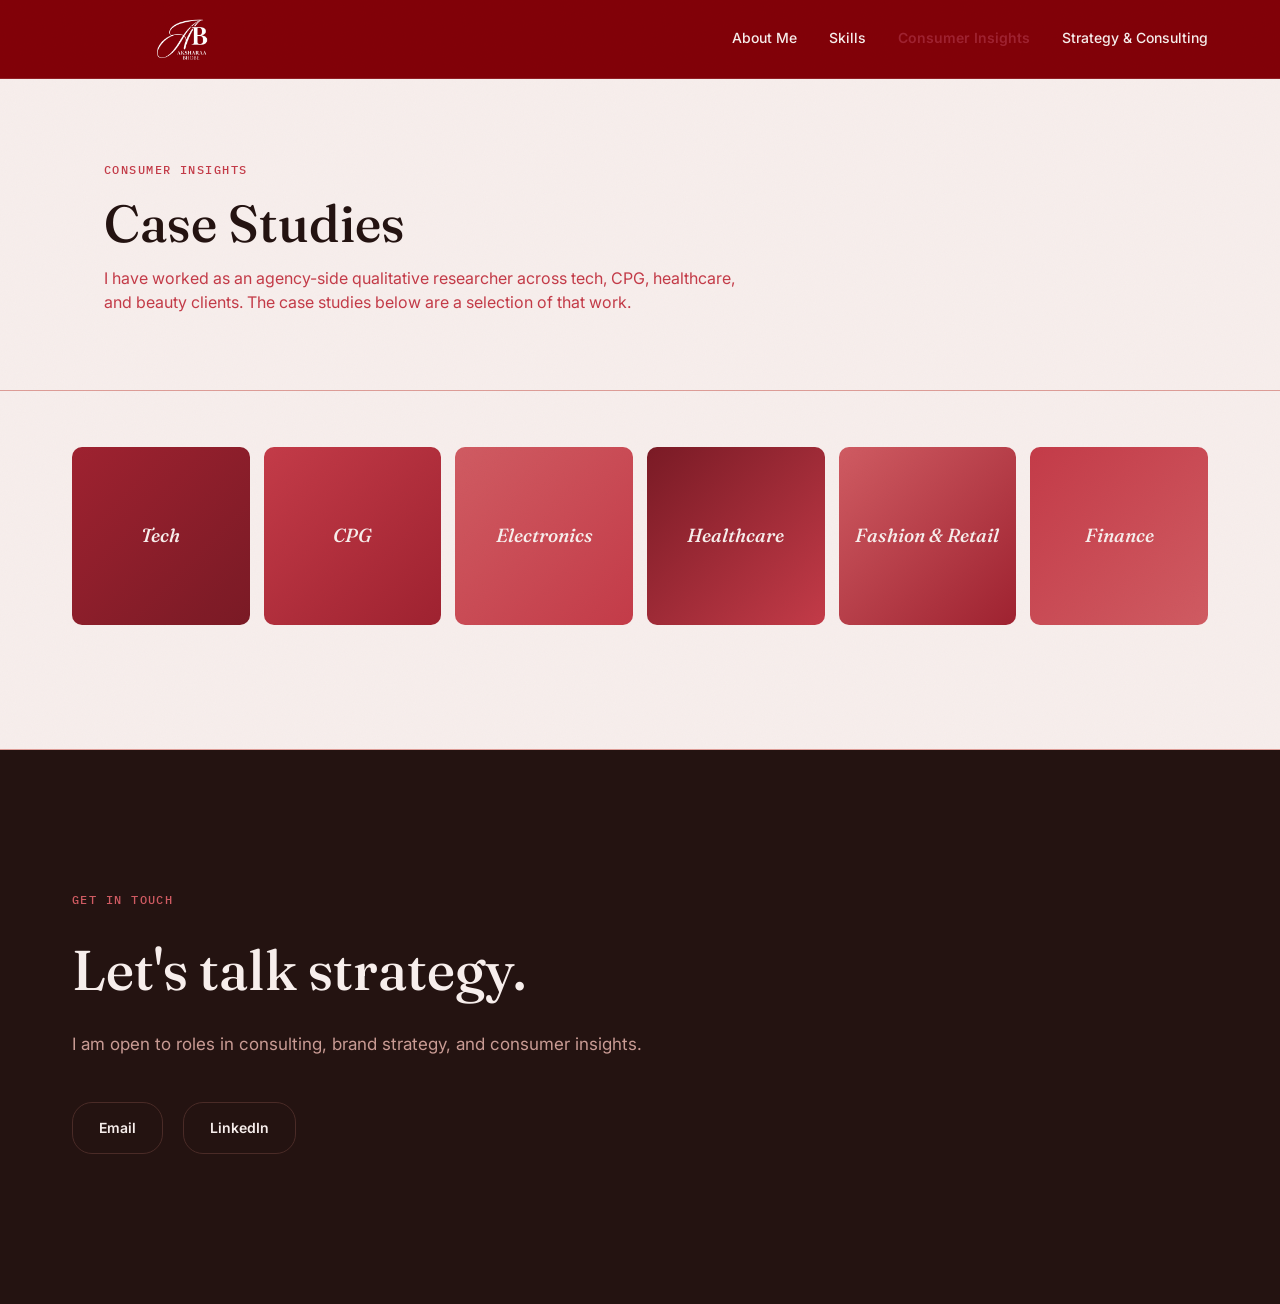
==== commit 8a772aaf: "Update research.html" ====
--- a/research.html
+++ b/research.html
@@ -44,10 +44,10 @@
   <div class="nav-inner">
     <a href="index.html" class="nav-mark"><img src="assets/logo.png" alt="Aksharaa Bhobe" class="nav-logo"></a>
     <div class="nav-links">
-      <a href="index.html#about">What Drives Me</a>
+      <a href="index.html#drives">About Me</a>
+      <a href="skills.html">Skills</a>
       <a href="research.html" class="active">Consumer Insights</a>
       <a href="strategy.html">Strategy &amp; Consulting</a>
-      <a href="skills.html">My Process</a>
     </div>
     <button class="nav-toggle" id="navToggle" aria-label="Toggle menu">
       <span></span><span></span><span></span>
@@ -257,6 +257,7 @@
         viewMode = 'case';
         renderCase(cat);
         syncHeight();
+        scrollToPanelTop();
       });
     });
   }
@@ -307,23 +308,24 @@
           viewMode = 'index';
           renderIndex(cat);
           syncHeight();
+          scrollToPanelTop();
         });
       });
       panelInner.querySelectorAll('.acc-prev').forEach(function (btn) {
         btn.addEventListener('click', function () {
-          if (currentIndex > 0) { currentIndex--; renderCase(cat); syncHeight(); }
+          if (currentIndex > 0) { currentIndex--; renderCase(cat); syncHeight(); scrollToPanelTop(); }
         });
       });
       panelInner.querySelectorAll('.acc-next-step').forEach(function (btn) {
         btn.addEventListener('click', function () {
-          if (currentIndex < cat.cases.length - 1) { currentIndex++; renderCase(cat); syncHeight(); }
+          if (currentIndex < cat.cases.length - 1) { currentIndex++; renderCase(cat); syncHeight(); scrollToPanelTop(); }
         });
       });
       panelInner.querySelectorAll('.acc-next-wrap').forEach(function (btn) {
         btn.addEventListener('click', function () {
           currentIndex = (currentIndex + 1) % cat.cases.length;
           renderCase(cat); syncHeight();
-          panel.scrollIntoView({ behavior: 'smooth', block: 'nearest' });
+          scrollToPanelTop();
         });
       });
     }
@@ -331,6 +333,26 @@
 
   function syncHeight() {
     panel.style.maxHeight = panelInner.scrollHeight + 'px';
+  }
+
+  // Re-anchors the viewport to the top of the panel, just under the fixed nav,
+  // whenever the panel's content changes (opening a case, going back to the index,
+  // stepping prev/next). Without this, the scroll position stays wherever the user
+  // was — e.g. deep in a long index list — so the new content renders off the top
+  // of the screen and the title is invisible until the user manually scrolls up.
+  // This is what made mobile browsing feel broken.
+  function scrollToPanelTop() {
+    var navHeight = 78;
+    // when the category bar is docked into its sticky pill state it sits below the
+    // nav and occupies real space (the spacer element mirrors its height), so the
+    // panel needs to clear both, not just the nav
+    var dockOffset = (tileGrid.classList.contains('docked') && spacer) ? spacer.offsetHeight : 0;
+    var offset = navHeight + dockOffset;
+    var rect = panel.getBoundingClientRect();
+    if (rect.top < offset || rect.top > offset + 40) {
+      var targetY = (window.scrollY || window.pageYOffset) + rect.top - offset - 16;
+      window.scrollTo({ top: Math.max(targetY, 0), behavior: 'smooth' });
+    }
   }
 
   categories.forEach(function (cat) {
@@ -367,7 +389,7 @@
       }
       panel.classList.add('visible');
       syncHeight();
-      panel.scrollIntoView({ behavior: 'smooth', block: 'nearest' });
+      scrollToPanelTop();
     });
   });
 
--- a/styles.css
+++ b/styles.css
@@ -20,7 +20,7 @@
   --font-body: 'Inter', -apple-system, BlinkMacSystemFont, sans-serif;
   --font-mono: 'IBM Plex Mono', monospace;
 
-  --max-width: 1120px;
+  --max-width: 1200px;
   --radius: 20px;
   --radius-sm: 10px;
 }
@@ -312,6 +312,7 @@
   max-width: var(--max-width);
   margin: 0 auto;
   position: relative;
+  overflow: hidden;
 }
 
 .hero::before {
@@ -321,22 +322,12 @@
   right: -10%;
   width: 640px;
   height: 640px;
-  background: radial-gradient(circle, rgba(208,91,98,0.22), rgba(221,157,151,0.12) 45%, transparent 70%);
+  background: radial-gradient(circle, rgba(208,91,98,0.16), rgba(221,157,151,0.08) 45%, transparent 70%);
   border-radius: 50%;
   z-index: -1;
-  animation: driftGlow 26s ease-in-out infinite;
-}
-
-@keyframes driftGlow {
-  0%, 100% { transform: translate(0, 0) scale(1); }
-  50% { transform: translate(-30px, 24px) scale(1.06); }
-}
-
-@media (prefers-reduced-motion: reduce) {
-  .hero::before { animation: none; }
-}
-
-.hero-inner { max-width: 620px; }
+}
+
+.hero-inner { max-width: 760px; }
 
 .hero-flex {
   display: flex;
@@ -347,44 +338,80 @@
 
 .hero-photo {
   flex-shrink: 0;
-  width: 260px;
+  width: 380px;
 }
 .hero-photo img {
   width: 100%;
+  height: auto;
   aspect-ratio: 514 / 564;
   object-fit: cover;
   border-radius: var(--radius);
   border: 1px solid var(--line);
   display: block;
 }
+.hero-photo-mobile { display: none; }
 
 @media (max-width: 860px) {
-  .hero-flex { flex-direction: column-reverse; gap: 32px; }
-  .hero-photo { width: 200px; }
+  .hero-flex { flex-direction: column; gap: 32px; }
+  .hero-photo-desktop { display: none; }
+  .hero-photo-mobile { display: block; width: 100%; max-width: 280px; margin: 20px auto; }
 }
 
 .eyebrow.mono { font-size: 12px; }
 
-.hero-title {
-  font-family: var(--font-display);
-  font-weight: 500;
-  font-size: clamp(48px, 8vw, 84px);
-  line-height: 1.02;
+/* ---- Hero intro: a single confident statement, staggered in one clean
+   pass from eyebrow down to the CTAs. Recruiters get a clear read order:
+   credential → headline claim → proof (experience, then the SwissGear
+   figure) → target roles → action. ---- */
+.hero-eyebrow {
+  margin-bottom: 18px;
+  opacity: 0;
+  animation: riseIn 0.7s ease 0s forwards;
+}
+
+.hero-greeting {
+  font-family: var(--font-display);
+  font-weight: 500;
+  font-size: clamp(34px, 5.6vw, 60px);
+  line-height: 1.08;
   letter-spacing: -0.01em;
+  color: var(--ink);
   margin-bottom: 8px;
   opacity: 0;
-  animation: riseIn 0.8s ease 0.1s forwards;
-}
-
-.hero-sub {
+  animation: riseIn 0.7s ease 0.08s forwards;
+}
+.hero-accent { color: var(--olive); }
+
+.hero-credential {
+  font-family: var(--font-display);
+  font-weight: 500;
+  font-size: clamp(21px, 3vw, 30px);
+  line-height: 1.3;
+  color: var(--ink);
+  max-width: 640px;
+  margin-bottom: 22px;
+  opacity: 0;
+  animation: riseIn 0.7s ease 0.16s forwards;
+}
+.accent-term { color: var(--olive); }
+
+.hero-tagline {
+  font-size: clamp(17px, 2vw, 20px);
+  line-height: 1.55;
+  color: var(--ink-soft);
+  max-width: 620px;
+  margin-bottom: 38px;
+  opacity: 0;
+  animation: riseIn 0.7s ease 0.32s forwards;
+}
+
+.hero-position {
   font-family: var(--font-display);
   font-style: italic;
   font-weight: 400;
   font-size: clamp(20px, 3vw, 28px);
   color: var(--blue);
-  margin-bottom: 28px;
-  opacity: 0;
-  animation: riseIn 0.8s ease 0.25s forwards;
+  margin-bottom: 16px;
 }
 
 .hero-lede {
@@ -394,20 +421,41 @@
   max-width: 620px;
   margin-bottom: 40px;
   opacity: 0;
-  animation: riseIn 0.8s ease 0.4s forwards;
-}
+  animation: riseIn 0.7s ease 0.24s forwards;
+}
+.hero-tagline + .hero-lede { animation-delay: 0.4s; }
+.hero-lede strong { color: var(--olive); font-weight: 700; }
 
 @keyframes riseIn {
-  from { opacity: 0; transform: translateY(14px); }
+  from { opacity: 0; transform: translateY(12px); }
   to { opacity: 1; transform: translateY(0); }
+}
+
+.hero-seeking {
+  margin-bottom: 30px;
+  opacity: 0;
+  animation: riseIn 0.7s ease 0.48s forwards;
+}
+.hero-seeking-roles {
+  font-size: 17px;
+  font-weight: 500;
+  color: var(--ink);
+  line-height: 1.6;
+}
+.hero-seeking .sep {
+  margin: 0 2px;
+  color: var(--line);
 }
 
 .hero-cta {
   display: flex;
   gap: 16px;
   opacity: 0;
-  animation: riseIn 0.8s ease 0.55s forwards;
-}
+  animation: riseIn 0.7s ease 0.56s forwards;
+}
+
+.hero-v2 .hero-seeking { text-align: center; }
+.hero-v2 .hero-cta { justify-content: center; }
 
 .btn {
   font-family: var(--font-body);
@@ -757,7 +805,7 @@
 
 .footer-note {
   font-size: 12px;
-  color: #8A5F58;
+  color: #B08078;
 }
 
 .contact-sub { color: #C99B94; }
@@ -1305,6 +1353,15 @@
 }
 .skill-category-icon svg { width: 16px; height: 16px; }
 
+.skill-category-note {
+  font-style: italic;
+  font-size: 14px;
+  color: var(--ink-soft);
+  line-height: 1.5;
+  margin: -4px 0 14px;
+  max-width: 56ch;
+}
+
 .skill-category-label {
   font-family: var(--font-display);
   font-style: italic;
@@ -2064,7 +2121,8 @@
 
 /* ---- Back-to-index link at the top of a case detail ---- */
 .case-index-back {
-  display: inline-flex;
+  display: flex;
+  width: fit-content;
   align-items: center;
   gap: 6px;
   border: none;
@@ -2239,8 +2297,10 @@
 }
 
 /* ============================================
-   WHO AM I — scroll-scrubbed zoom into a full
-   burgundy reveal
+   WHO AM I — legacy scroll-scrubbed section styles.
+   No longer used on the homepage (replaced by the
+   static "Engine" section) but left here in case
+   any other page still references these classes.
    ============================================ */
 .who-scroll-block {
   position: relative;
@@ -2266,12 +2326,13 @@
   font-family: var(--font-display);
   font-style: italic;
   font-weight: 500;
-  font-size: clamp(40px, 6vw, 68px);
+  font-size: 68px;
   color: var(--ink);
   text-align: center;
   white-space: nowrap;
   width: 100%;
-  will-change: font-size, opacity;
+  transform-origin: center center;
+  will-change: transform, opacity;
   transition: opacity 0.4s ease;
 }
 .who-sticky.burgundy .who-heading {
@@ -2317,3 +2378,872 @@
   .who-content { padding: 28px 24px; }
   .who-content-inner p { font-size: 16px; margin-bottom: 20px; }
 }
+
+/* ============================================================
+   HOMEPAGE REFACTOR ADDITIONS — hero roles, marquee, engine,
+   methodology grid. Appended so nothing above needed editing.
+   ============================================================ */
+
+/* ---- Hero: eyebrow + bolded value statements ---- */
+.hero-eyebrow { margin-bottom: 18px; }
+.hero-lede strong { color: var(--olive); font-weight: 700; }
+.about-content strong { color: var(--olive); font-weight: 700; }
+
+/* ---- Hero: target-roles chip row ---- */
+.hero-roles {
+  display: flex;
+  align-items: center;
+  flex-wrap: wrap;
+  gap: 14px;
+  margin-bottom: 36px;
+  opacity: 0;
+  animation: riseIn 0.8s ease 0.46s forwards;
+}
+.hero-roles-label {
+  font-size: 11px;
+  letter-spacing: 0.1em;
+  color: var(--ink-soft);
+  flex-shrink: 0;
+}
+.hero-roles-list { display: flex; flex-wrap: wrap; gap: 8px; }
+.role-chip {
+  font-size: 13px;
+  font-weight: 600;
+  color: var(--olive);
+  background: rgba(159, 34, 48, 0.08);
+  border: 1px solid var(--line);
+  border-radius: 999px;
+  padding: 6px 14px;
+  white-space: nowrap;
+}
+
+/* ---- Hero: re-sequenced fade-in stagger (tagline/position lines removed) ---- */
+.hero-lede { animation: riseIn 0.8s ease 0.34s forwards; }
+.hero-cta { animation: riseIn 0.8s ease 0.58s forwards; }
+
+/* ---- Credibility marquee ---- */
+.marquee-section {
+  padding: 70px 0 80px;
+  border-top: 1px solid var(--line);
+  overflow: hidden;
+}
+
+.marquee {
+  position: relative;
+  margin-top: 32px;
+  overflow: hidden;
+  -webkit-mask-image: linear-gradient(90deg, transparent, #000 8%, #000 92%, transparent);
+  mask-image: linear-gradient(90deg, transparent, #000 8%, #000 92%, transparent);
+}
+
+.marquee-track {
+  display: flex;
+  align-items: center;
+  gap: 64px;
+  width: max-content;
+  animation: marqueeScroll 36s linear infinite;
+}
+
+.marquee:hover .marquee-track { animation-play-state: paused; }
+
+.marquee-logo {
+  font-family: var(--font-display);
+  font-size: 22px;
+  font-weight: 500;
+  letter-spacing: 0.01em;
+  color: var(--ink);
+  filter: grayscale(1);
+  opacity: 0.45;
+  white-space: nowrap;
+  transition: opacity 0.25s ease, filter 0.25s ease;
+}
+.marquee-logo:hover { filter: grayscale(0); opacity: 1; color: var(--olive); }
+
+@keyframes marqueeScroll {
+  from { transform: translateX(0); }
+  to { transform: translateX(-50%); }
+}
+
+@media (prefers-reduced-motion: reduce) {
+  .marquee-track { animation: none; overflow-x: auto; }
+}
+
+@media (max-width: 700px) {
+  .marquee-logo { font-size: 17px; }
+  .marquee-track { gap: 40px; }
+}
+
+/* ---- The Engine section heading ---- */
+.engine-heading {
+  font-family: var(--font-display);
+  font-weight: 500;
+  font-size: clamp(28px, 3.4vw, 40px);
+  line-height: 1.2;
+  margin-bottom: 24px;
+  color: var(--ink);
+  max-width: 16ch;
+}
+
+/* ---- Methodology grid (executive-dashboard styling) ---- */
+.methodology { padding: 100px 0 120px; border-top: 1px solid var(--line); }
+
+.method-grid {
+  display: grid;
+  grid-template-columns: repeat(2, 1fr);
+  gap: 1px;
+  background: var(--line);
+  border: 1px solid var(--line);
+  border-radius: var(--radius-sm);
+  overflow: hidden;
+  margin-top: 40px;
+}
+
+.method-card {
+  background: var(--paper);
+  padding: 32px 34px;
+  display: flex;
+  flex-direction: column;
+}
+
+.method-card-title {
+  font-family: var(--font-display);
+  font-style: italic;
+  font-weight: 500;
+  font-size: 20px;
+  color: var(--ink);
+  margin-bottom: 18px;
+  padding-bottom: 14px;
+  border-bottom: 1px solid var(--line);
+}
+
+.method-list {
+  display: grid;
+  gap: 10px;
+  margin-bottom: auto;
+}
+.method-list li {
+  font-size: 14.5px;
+  line-height: 1.5;
+  color: var(--ink-soft);
+  padding-left: 18px;
+  position: relative;
+}
+.method-list li::before {
+  content: '—';
+  position: absolute;
+  left: 0;
+  color: var(--olive);
+}
+
+.method-toolkit {
+  margin-top: 20px;
+  padding-top: 16px;
+  border-top: 1px dashed var(--line);
+  font-size: 13px;
+  color: var(--ink-soft);
+}
+.method-toolkit .mono {
+  font-size: 10.5px;
+  letter-spacing: 0.1em;
+  color: var(--blue);
+  margin-right: 8px;
+}
+
+@media (max-width: 700px) {
+  .method-grid { grid-template-columns: 1fr; }
+  .method-card { padding: 26px 22px; }
+}
+
+/* ============================================================
+   EDITORIAL REBUILD — Growth Engine, Brands, What Drives Me,
+   What I Bring to the Table. Typography- and whitespace-led;
+   deliberately no cards, pills, or decorative UI blocks. Shares
+   .section-inner / .eyebrow / .mono / .contact* / .btn* / nav
+   styles already defined above so other pages are unaffected.
+   ============================================================ */
+
+/* ---- Accessibility: skip link + focus states ---- */
+.skip-link {
+  position: absolute;
+  top: -48px;
+  left: 16px;
+  z-index: 1000;
+  background: var(--ink);
+  color: var(--paper);
+  padding: 12px 20px;
+  border-radius: var(--radius-sm);
+  font-size: 14px;
+  font-weight: 600;
+  transition: top 0.2s ease;
+}
+.skip-link:focus {
+  top: 16px;
+}
+
+a:focus-visible,
+button:focus-visible {
+  outline: 2px solid var(--olive);
+  outline-offset: 3px;
+  border-radius: 2px;
+}
+
+/* ---- Gentle on-scroll reveal (replaces the old scroll-hijacked
+   "Who Am I" pin/zoom effect). Respects the sitewide
+   prefers-reduced-motion rule above, which already zeroes out
+   transition-duration. ---- */
+.reveal {
+  opacity: 0;
+  transform: translateY(18px);
+  transition: opacity 0.7s ease, transform 0.7s ease;
+}
+.reveal.is-visible {
+  opacity: 1;
+  transform: translateY(0);
+}
+
+/* ---- Section shell (Growth Engine / Brands / What I Bring to
+   the Table share a label+content grid; What Drives Me breaks
+   the pattern deliberately, see below) ---- */
+.section {
+  padding: 110px 0;
+  border-top: 1px solid var(--line);
+}
+
+.section-grid {
+  display: grid;
+  grid-template-columns: 200px 1fr;
+  gap: 60px;
+  min-width: 0;
+}
+.section-grid > * { min-width: 0; }
+
+.section-tag { padding-top: 6px; }
+
+/* Structural eyebrows (section + capability labels) are muted, not
+   accented — understated wayfinding, not content emphasis. The one
+   accent color (olive) is reserved for the hero's key terms, the
+   SwissGear/experience figures, engine names, and the emphasis
+   words in "What Drives Me". */
+.section-tag .eyebrow,
+.hero-eyebrow,
+.hero-seeking > .eyebrow {
+  color: var(--ink-soft);
+}
+
+.hero-seeking > .eyebrow {
+  font-size: clamp(17px, 2vw, 20px);
+  margin-bottom: 12px;
+}
+
+.section .section-title { margin-bottom: 24px; }
+
+.lede-line {
+  font-size: 17px;
+  color: var(--ink-soft);
+  margin-bottom: 24px;
+  max-width: 700px;
+}
+
+.closing-line {
+  font-size: 17px;
+  color: var(--ink-soft);
+  max-width: 700px;
+  margin-top: 4px;
+}
+
+/* ---- Growth Engine: icon chain, matching Aksharaa's own design ---- */
+.engine-chain { margin-top: 8px; margin-bottom: 28px; }
+
+.engine-chain-track {
+  display: flex;
+  align-items: flex-start;
+  justify-content: space-between;
+  gap: 8px;
+  flex-wrap: wrap;
+}
+
+.engine-node {
+  flex: 1 1 140px;
+  min-width: 120px;
+  text-align: center;
+}
+
+.engine-icon {
+  width: 76px;
+  height: 76px;
+  margin: 0 auto 14px;
+  border-radius: 50%;
+  display: flex;
+  align-items: center;
+  justify-content: center;
+}
+.engine-icon svg { width: 32px; height: 32px; }
+
+.engine-icon-1 { background: rgba(159,34,48,0.12); color: var(--olive-deep); }
+.engine-icon-2 { background: rgba(208,91,98,0.18); color: var(--olive-deep); }
+.engine-icon-3 { background: rgba(196,59,72,0.16); color: var(--olive-deep); }
+.engine-icon-4 { background: rgba(122,26,37,0.14); color: var(--olive-deep); }
+
+.engine-node-title {
+  font-family: var(--font-display);
+  font-weight: 600;
+  font-size: 16px;
+  color: var(--ink);
+  margin-bottom: 6px;
+}
+.engine-node-desc {
+  font-size: 14px;
+  color: var(--ink-soft);
+  line-height: 1.4;
+  max-width: 20ch;
+  margin: 0 auto;
+}
+
+.engine-arrow {
+  flex: 0 0 auto;
+  align-self: center;
+  margin-top: 26px;
+  color: var(--line);
+}
+.engine-arrow svg { width: 22px; height: 22px; }
+.engine-arrow-1 { color: var(--blue-soft); }
+.engine-arrow-2 { color: var(--olive); }
+.engine-arrow-3 { color: var(--amber); }
+
+.engine-chain-bridge {
+  position: relative;
+  margin-top: 6px;
+  height: 46px;
+}
+.engine-bridge-svg {
+  position: absolute;
+  top: -18px;
+  left: 0;
+  width: 100%;
+  height: 64px;
+  color: var(--line);
+}
+.engine-bridge-path { stroke: currentColor; }
+.engine-bridge-svg marker path { fill: var(--line); }
+
+.engine-chain-pill {
+  position: absolute;
+  left: 50%;
+  top: 6px;
+  transform: translateX(-50%);
+  background: var(--paper-raised);
+  color: var(--ink-soft);
+  font-size: 11px;
+  letter-spacing: 0.1em;
+  text-transform: uppercase;
+  padding: 8px 18px;
+  border-radius: 999px;
+  white-space: nowrap;
+}
+
+.engine-closing {
+  display: flex;
+  align-items: flex-start;
+  gap: 14px;
+}
+.engine-closing-icon {
+  flex: 0 0 auto;
+  width: 28px;
+  height: 28px;
+  color: var(--olive-deep);
+  margin-top: 2px;
+}
+.engine-closing-icon svg { width: 100%; height: 100%; }
+.engine-closing strong { color: var(--ink); }
+
+@media (max-width: 700px) {
+  .engine-chain-track { flex-direction: column; align-items: stretch; }
+  .engine-arrow { display: none; }
+  .engine-chain-bridge { display: none; }
+  .engine-node { text-align: left; display: flex; align-items: center; gap: 16px; margin-bottom: 4px; }
+  .engine-icon { margin: 0; flex: 0 0 auto; width: 60px; height: 60px; }
+  .engine-icon svg { width: 26px; height: 26px; }
+  .engine-node-desc { max-width: none; }
+}
+
+/* ---- Brands: the marks themselves, sitting straight on the page —
+   no tiles, no borders, no card fills. Same paper background as
+   everything else, so each logo just reads as part of the page. ---- */
+.brand-logos {
+  display: grid;
+  grid-template-columns: repeat(5, 1fr);
+  align-items: center;
+  justify-items: start;
+  column-gap: 40px;
+  row-gap: 36px;
+  margin: 20px 0 0;
+  padding: 0;
+  max-width: 900px;
+}
+.brand-logos li {
+  list-style: none;
+  display: flex;
+  align-items: center;
+  min-width: 0;
+}
+.brand-logo {
+  display: block;
+  height: 42px;
+  width: auto;
+  max-width: 100%;
+  object-fit: contain;
+}
+
+@media (max-width: 860px) {
+  .brand-logos { grid-template-columns: repeat(4, 1fr); column-gap: 30px; row-gap: 30px; }
+}
+@media (max-width: 500px) {
+  .brand-logos { grid-template-columns: repeat(3, 1fr); column-gap: 22px; row-gap: 26px; }
+  .brand-logo { height: 32px; }
+}
+
+/* ---- What Drives Me: editorial photo grid (three sports, three
+   traits), an arrow transition, then a closing pull-quote. Full
+   section width, no narrow centered column. ---- */
+.drives-scroll {
+  border-top: 1px solid var(--line);
+  padding: 100px 0 90px;
+}
+
+.drives-stage { width: 100%; }
+
+.drives-eyebrow { color: var(--ink-soft); margin-bottom: 20px; }
+
+.drives-intro {
+  font-size: clamp(17px, 1.8vw, 19px);
+  line-height: 1.6;
+  color: var(--ink-soft);
+  max-width: 62ch;
+  margin-bottom: 56px;
+}
+
+.drives-grid {
+  display: grid;
+  grid-template-columns: repeat(3, 1fr);
+  align-items: start;
+  gap: 40px;
+  margin-bottom: 56px;
+}
+
+.drives-card-photo {
+  aspect-ratio: 3 / 4;
+  border-radius: var(--radius);
+  overflow: hidden;
+  margin-bottom: 22px;
+}
+.drives-card-photo img {
+  width: 100%;
+  height: 100%;
+  object-fit: cover;
+  display: block;
+}
+
+.drives-card-sport {
+  font-size: 11px;
+  letter-spacing: 0.14em;
+  text-transform: uppercase;
+  color: var(--ink-soft);
+  margin-bottom: 8px;
+}
+.drives-card-trait {
+  font-family: var(--font-display);
+  font-style: italic;
+  font-weight: 600;
+  font-size: 26px;
+  color: var(--olive-deep);
+  margin-bottom: 10px;
+}
+.drives-card-desc {
+  font-size: 14.5px;
+  line-height: 1.55;
+  color: var(--ink-soft);
+  max-width: 30ch;
+}
+
+.drives-arrow-divider {
+  text-align: center;
+  font-size: 26px;
+  color: var(--line);
+  margin-bottom: 14px;
+}
+.drives-closing-quote {
+  font-family: var(--font-display);
+  font-weight: 500;
+  font-size: clamp(24px, 3.2vw, 34px);
+  line-height: 1.4;
+  color: var(--ink);
+  text-align: center;
+  max-width: 40ch;
+  margin: 0 auto 44px;
+}
+.drives-amp {
+  display: inline-block;
+  font-style: italic;
+  font-size: 0.6em;
+  color: var(--line);
+  margin: 6px 0;
+}
+
+.drives-followup {
+  font-size: clamp(16px, 1.6vw, 18px);
+  line-height: 1.75;
+  color: var(--ink-soft);
+  max-width: 900px;
+  margin: 0 auto;
+  text-align: center;
+}
+
+@media (max-width: 780px) {
+  .drives-grid { grid-template-columns: 1fr; gap: 36px; }
+  .drives-card-desc { max-width: none; }
+}
+
+@media (max-width: 700px) {
+  .drives-scroll { padding: 76px 0 64px; }
+  .drives-intro { margin-bottom: 40px; }
+  .drives-closing-quote { max-width: 26ch; font-size: clamp(22px, 6vw, 28px); }
+  .drives-followup { font-size: 15.5px; line-height: 1.7; }
+}
+
+/* ---- What I Bring to the Table: a quiet 2x2, divided by thin
+   rules only — no cards, no fills, no shadows, no rounded chips. ---- */
+.capability-grid {
+  display: grid;
+  grid-template-columns: 1fr 1fr;
+  column-gap: 64px;
+  row-gap: 0;
+}
+
+.capability {
+  padding: 36px 0;
+  border-top: 1px solid var(--line);
+}
+.capability-grid .capability:nth-child(-n+2) {
+  border-top: none;
+  padding-top: 4px;
+}
+.capability-grid .capability:nth-child(odd) {
+  padding-right: 32px;
+  border-right: 1px solid var(--line);
+}
+.capability-grid .capability:nth-child(even) {
+  padding-left: 32px;
+}
+
+.capability-title {
+  font-family: var(--font-display);
+  font-style: italic;
+  font-weight: 500;
+  font-size: 21px;
+  color: var(--ink);
+  margin-bottom: 12px;
+}
+
+.capability-desc {
+  font-size: 15.5px;
+  color: var(--ink-soft);
+  line-height: 1.55;
+  margin-bottom: 16px;
+}
+
+.capability-list {
+  display: flex;
+  flex-wrap: wrap;
+  gap: 10px;
+  margin-bottom: 4px;
+}
+.capability-list li {
+  font-size: 13.5px;
+  font-weight: 500;
+  color: var(--ink);
+  line-height: 1.3;
+  padding: 9px 16px;
+  border: 1px solid var(--line);
+  border-radius: var(--radius);
+  background: var(--paper-raised);
+}
+
+.capability-tools {
+  margin-top: 14px;
+  font-size: 13px;
+  color: var(--ink-soft);
+}
+.capability-tools .mono {
+  font-size: 10.5px;
+  letter-spacing: 0.1em;
+  color: var(--ink-soft);
+  margin-right: 8px;
+}
+
+/* ---- Footer: second paragraph sits closer to the first ---- */
+.contact-sub-2 { margin-top: -24px; }
+
+@media (max-width: 860px) {
+  .section-grid { grid-template-columns: 1fr; gap: 16px; }
+  .capability-grid { grid-template-columns: 1fr; }
+  .capability-grid .capability:nth-child(-n+2) { border-top: 1px solid var(--line); padding-top: 36px; }
+  .capability-grid .capability:first-child { border-top: none; padding-top: 4px; }
+  .capability-grid .capability:nth-child(odd),
+  .capability-grid .capability:nth-child(even) {
+    padding-left: 0;
+    padding-right: 0;
+    border-right: none;
+  }
+}
+
+@media (max-width: 700px) {
+  .section { padding: 76px 0; }
+  .brand-list { line-height: 2; }
+  .drives-title { margin-bottom: 32px; }
+}
+
+/* ============================================
+   HERO v2 — value-proposition redesign
+   ============================================ */
+.hero-v2 { padding-bottom: 70px; }
+
+.hero-inner-v2 {
+  max-width: 1100px;
+  margin: 0 auto;
+}
+
+.hero-title-v2 {
+  font-family: var(--font-display);
+  font-weight: 500;
+  font-size: clamp(30px, 4.4vw, 48px);
+  line-height: 1.15;
+  letter-spacing: -0.01em;
+  color: var(--ink);
+  max-width: 900px;
+  margin-bottom: 32px;
+  opacity: 0;
+  animation: riseIn 0.7s ease 0s forwards;
+}
+
+/* ---- Photo + intro row (name intro + intersection line, stacked) ---- */
+.hero-photo-row {
+  display: flex;
+  align-items: center;
+  gap: 48px;
+  margin-bottom: 36px;
+  opacity: 0;
+  animation: riseIn 0.7s ease 0.1s forwards;
+}
+.hero-photo-col {
+  flex: 0 0 auto;
+  width: 240px;
+}
+.hero-photo-col img {
+  width: 100%;
+  height: auto;
+  aspect-ratio: 514 / 564;
+  object-fit: cover;
+  border-radius: var(--radius);
+  border: 1px solid var(--line);
+  display: block;
+}
+
+.hero-intro-col { flex: 1 1 auto; }
+
+.hero-sub-v2 {
+  font-size: clamp(17px, 2vw, 20px);
+  line-height: 1.6;
+  color: var(--ink-soft);
+  margin-bottom: 14px;
+}
+.hero-sub-v2 strong { color: var(--olive); font-weight: 700; }
+.accent-name { color: var(--olive); font-weight: 700; }
+
+.hero-tagline-v2 {
+  font-size: clamp(15px, 1.6vw, 17px);
+  line-height: 1.6;
+  color: var(--ink-soft);
+}
+.vp-tie-a { color: var(--amber); font-weight: 700; }
+.vp-tie-b { color: var(--olive-deep); font-weight: 700; }
+
+@media (max-width: 760px) {
+  .hero-photo-row { flex-direction: column; align-items: center; text-align: center; gap: 20px; }
+  .hero-photo-col { width: 200px; }
+}
+
+/* ---- Value proposition: Venn diagram + equation ----
+   Geometry note: circle 320px, overlap 100px (50px negative
+   margin each side), center bubble 100px — chosen so the bubble
+   sits inside the lens with ~30px clearance from each circle's
+   text column (128px inner padding). Change these four numbers
+   together, not in isolation, or the bubble will crowd the text
+   again. */
+.vp-panel {
+  margin-bottom: 36px;
+  padding: 44px 32px;
+  background: var(--paper-raised);
+  border-radius: var(--radius);
+  opacity: 0;
+  animation: riseIn 0.7s ease 0.2s forwards;
+}
+
+.vp-venn {
+  position: relative;
+  display: flex;
+  justify-content: center;
+  align-items: center;
+  margin: 0 auto;
+}
+
+.vp-circle {
+  width: 320px;
+  height: 320px;
+  border-radius: 50%;
+  display: flex;
+  flex-direction: column;
+  align-items: center;
+  justify-content: center;
+  text-align: center;
+  padding: 24px 30px;
+  color: var(--paper);
+}
+.vp-circle-left {
+  background: var(--amber);
+  margin-right: -50px;
+  padding-right: 128px;
+}
+.vp-circle-right {
+  background: var(--olive-deep);
+  margin-left: -50px;
+  padding-left: 128px;
+}
+
+.vp-circle-icon {
+  width: 34px;
+  height: 34px;
+  color: var(--paper);
+  margin-bottom: 10px;
+}
+.vp-circle-icon svg { width: 100%; height: 100%; }
+
+.vp-circle-title {
+  font-size: 13px;
+  font-weight: 700;
+  letter-spacing: 0.02em;
+  text-transform: uppercase;
+  color: var(--paper);
+  line-height: 1.35;
+  margin-bottom: 10px;
+}
+
+.vp-circle-list {
+  list-style: none;
+  font-size: 13px;
+  color: var(--paper);
+  opacity: 0.92;
+  line-height: 1.75;
+}
+
+/* Center bubble: sits exactly in the lens (see geometry note above) */
+.vp-circle-center {
+  position: absolute;
+  z-index: 2;
+  left: 50%;
+  top: 50%;
+  transform: translate(-50%, -50%);
+  width: 100px;
+  height: 100px;
+  border-radius: 50%;
+  background: var(--paper);
+  border: 3px solid var(--blue);
+  box-shadow: 0 6px 20px rgba(36,19,17,0.18);
+  display: flex;
+  align-items: center;
+  justify-content: center;
+}
+.vp-center-label {
+  font-size: 11px;
+  font-weight: 700;
+  letter-spacing: 0.05em;
+  text-transform: uppercase;
+  text-align: center;
+  color: var(--olive-deep);
+  line-height: 1.5;
+}
+
+.vp-equation {
+  text-align: center;
+  margin-top: 28px;
+  font-family: var(--font-display);
+  font-style: italic;
+  font-size: clamp(19px, 2.4vw, 24px);
+  color: var(--ink-soft);
+}
+.vp-equation .sep { color: var(--line); margin: 0 4px; }
+.vp-equation .vp-eq-eq { margin: 0 8px; color: var(--ink); font-style: normal; }
+.vp-growth {
+  color: var(--olive-deep);
+  font-weight: 600;
+  text-decoration: underline;
+  text-decoration-color: var(--blue);
+  text-underline-offset: 4px;
+}
+
+@media (max-width: 700px) {
+  .vp-panel { padding: 32px 20px; }
+  .vp-venn {
+    flex-direction: column;
+    gap: 20px;
+  }
+  .vp-circle {
+    width: min(280px, 78vw);
+    height: min(280px, 78vw);
+    margin: 0 !important;
+    padding: 28px !important;
+  }
+  .vp-circle-left { order: 1; padding-right: 28px; }
+  .vp-circle-right { order: 3; padding-left: 28px; }
+  /* On mobile the two circles sit apart (no true overlap — trying to
+     make text and a center bubble share a shrinking lens is what
+     broke this before). The bubble instead sits between them as a
+     normal, non-overlapping connector. */
+  .vp-circle-center {
+    order: 2;
+    position: static;
+    transform: none;
+    margin: 0 auto;
+    width: 92px;
+    height: 92px;
+  }
+}
+
+/* ---- SwissGear proof line: plain sentence, small inline wordmark ---- */
+.swiss-line {
+  display: flex;
+  align-items: center;
+  flex-wrap: wrap;
+  gap: 12px;
+  font-size: clamp(15px, 1.6vw, 17px);
+  line-height: 1.6;
+  color: var(--ink-soft);
+  margin-bottom: 40px;
+  opacity: 0;
+  animation: riseIn 0.7s ease 0.3s forwards;
+}
+.swiss-line strong {
+  color: var(--olive-deep);
+  font-family: var(--font-display);
+  font-weight: 700;
+  font-size: 1.2em;
+}
+.swiss-logo-inline {
+  height: 18px;
+  width: auto;
+  display: inline-block;
+  vertical-align: middle;
+}
+
+@media (max-width: 500px) {
+  .swiss-line { justify-content: center; text-align: center; }
+}
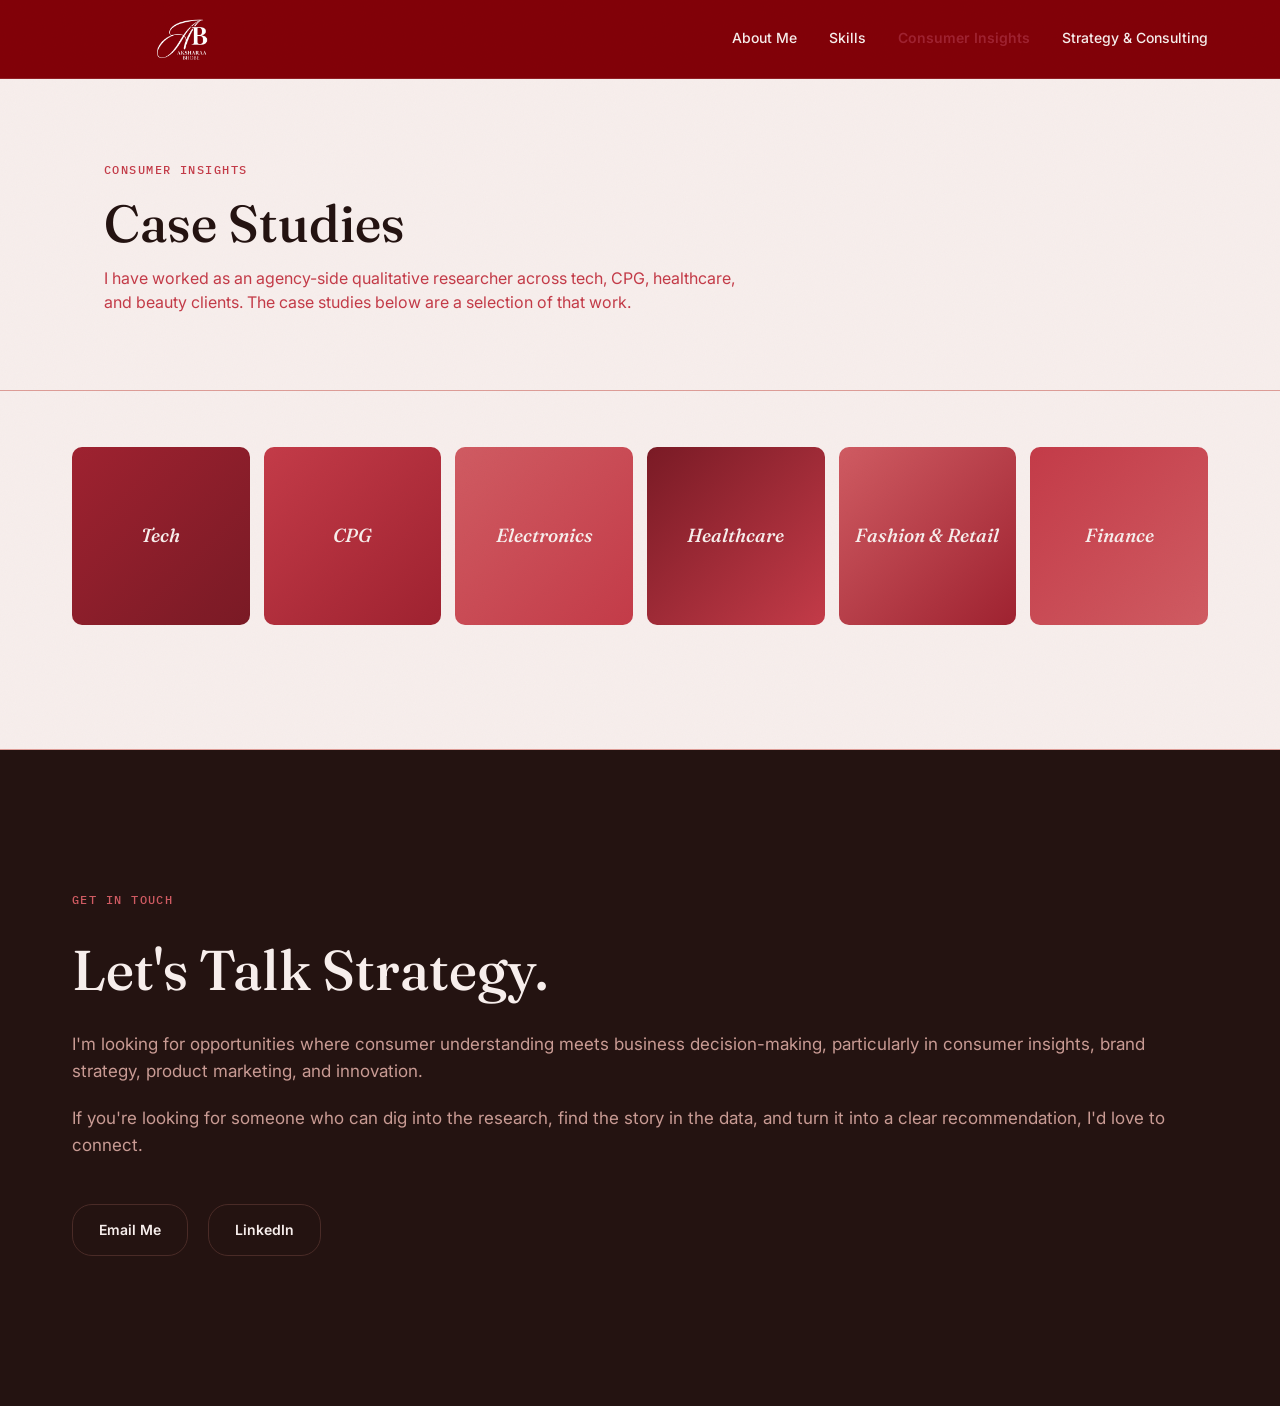
==== commit 74bbd4a4: "Update research.html" ====
--- a/research.html
+++ b/research.html
@@ -71,13 +71,18 @@
   </div>
 </section>
 
-<footer class="contact" id="contact">
+<footer class="contact" id="contact" aria-labelledby="contact-heading">
   <div class="section-inner contact-inner">
-    <p class="mono eyebrow">GET IN TOUCH</p>
-    <h2 class="contact-title">Let's talk strategy.</h2>
-    <p class="contact-sub">I am open to roles in consulting, brand strategy, and consumer insights.</p>
+    <p class="mono eyebrow">Get In Touch</p>
+    <h2 class="contact-title" id="contact-heading">Let's Talk Strategy.</h2>
+    <p class="contact-sub">
+      I'm looking for opportunities where consumer understanding meets business decision-making, particularly in consumer insights, brand strategy, product marketing, and innovation.
+    </p>
+    <p class="contact-sub contact-sub-2">
+      If you're looking for someone who can dig into the research, find the story in the data, and turn it into a clear recommendation, I'd love to connect.
+    </p>
     <div class="contact-links">
-      <a href="mailto:akshbhobe@gmail.com" class="contact-link">Email</a>
+      <a href="mailto:akshbhobe@gmail.com" class="contact-link">Email Me</a>
       <a href="https://www.linkedin.com/in/aksharaa-bhobe" class="contact-link" target="_blank" rel="noopener">LinkedIn</a>
     </div>
   </div>
